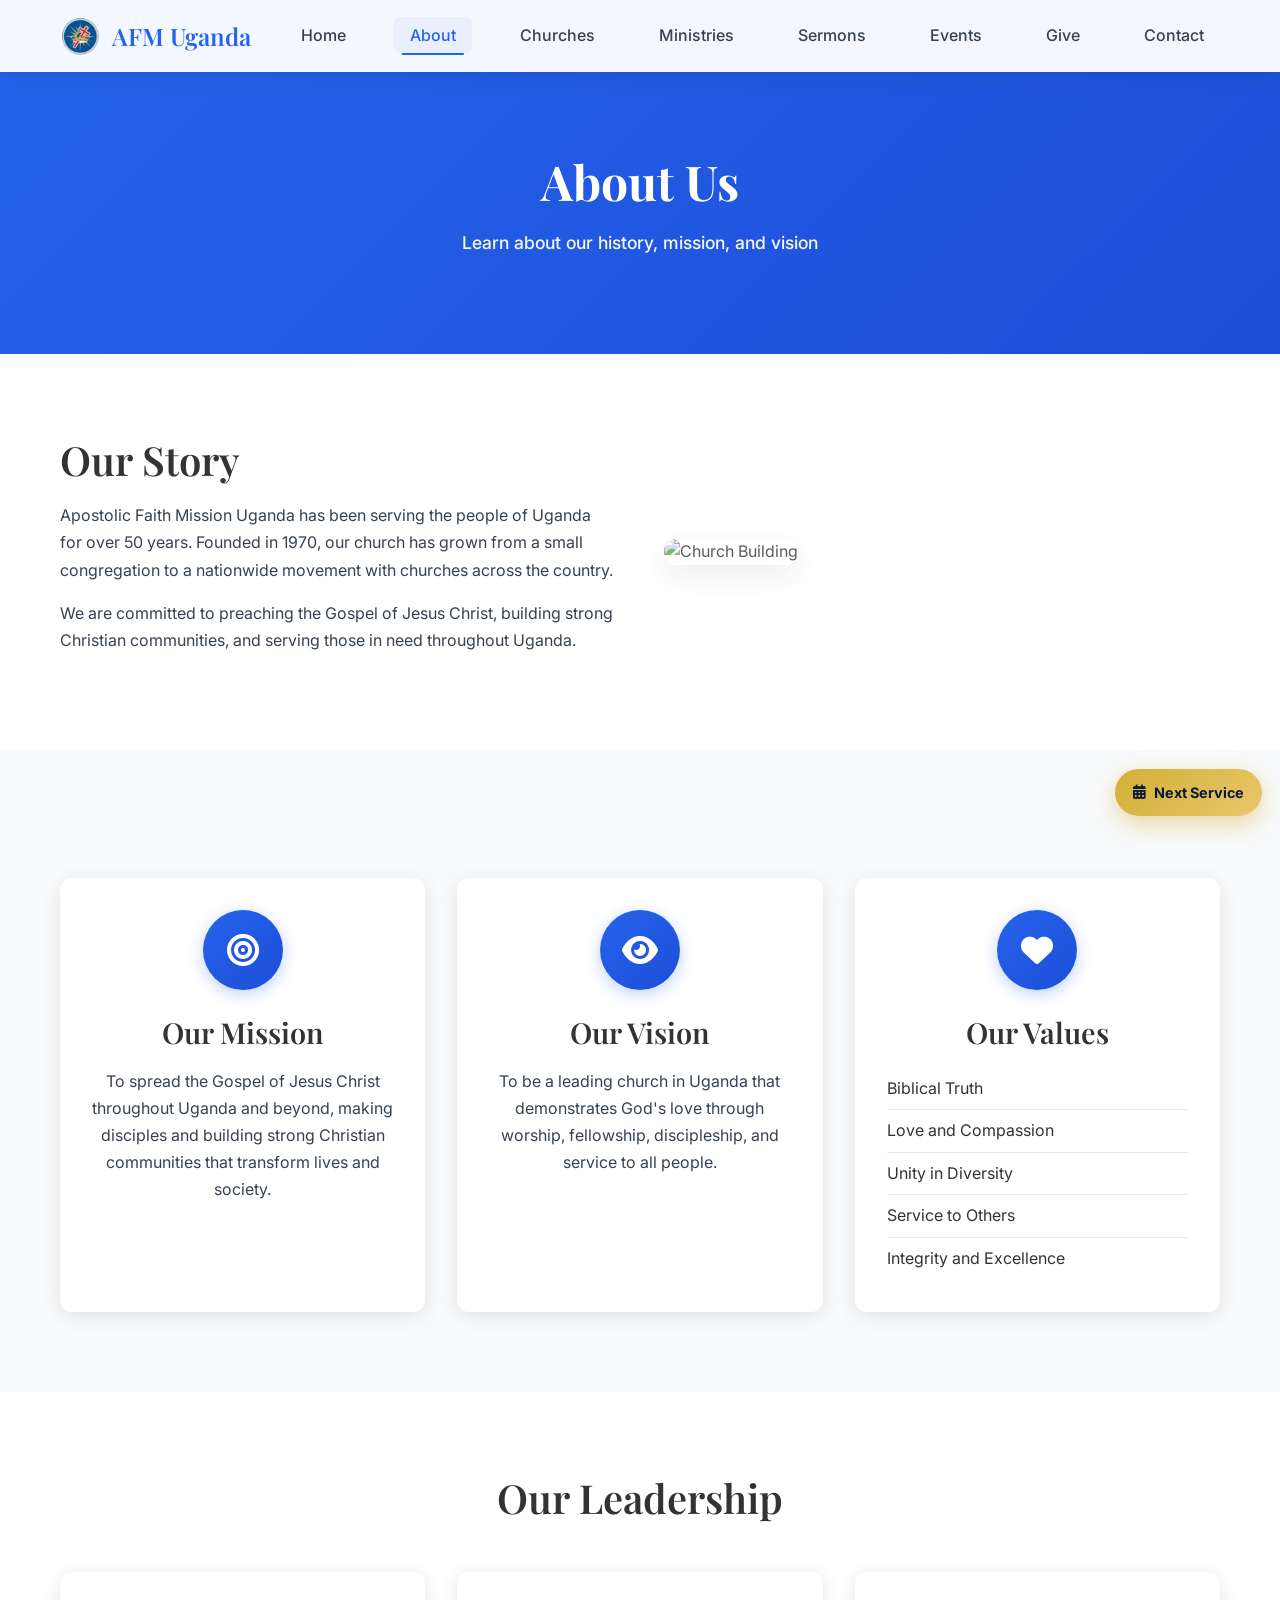
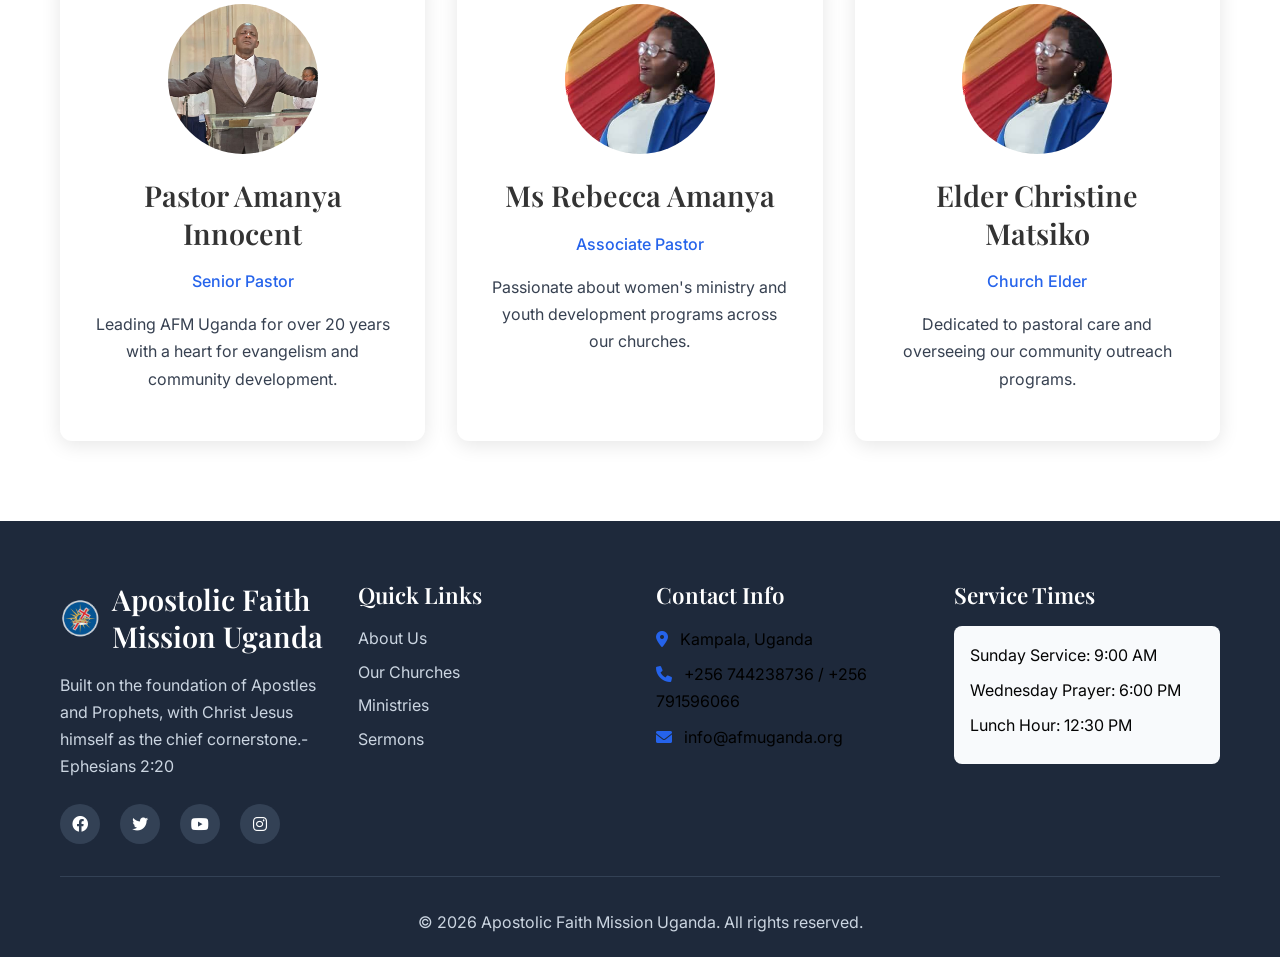
==== about.html @ df0b0e82 "First changes" ====
<!DOCTYPE html>
<html lang="en">
  <head>
    <meta charset="UTF-8" />
    <meta name="viewport" content="width=device-width, initial-scale=1.0" />
    <title>About Us - Apostolic Faith Mission Uganda</title>
    <link
      rel="apple-touch-icon"
      sizes="180x180"
      href="images/favicon_io/apple-touch-icon.png"
    />
    <link
      rel="icon"
      type="image/png"
      sizes="32x32"
      href="images/favicon_io/favicon-32x32.png"
    />
    <link
      rel="icon"
      type="image/png"
      sizes="16x16"
      href="images/favicon_io/favicon-16x16.png"
    />
    <link rel="manifest" href="images/favicon_io/site.webmanifest" />

    <link rel="stylesheet" href="css/style.css" />
    <link
      href="https://fonts.googleapis.com/css2?family=Inter:wght@300;400;500;600;700&family=Playfair+Display:wght@400;500;600;700&display=swap"
      rel="stylesheet"
    />
    <link
      rel="stylesheet"
      href="https://cdnjs.cloudflare.com/ajax/libs/font-awesome/6.0.0/css/all.min.css"
    />
  </head>
  <body>
    <!-- Navigation -->
    <nav class="navbar">
      <div class="nav-container">
        <div class="nav-logo">
          <img src="images/afm-logo.png" alt="AFM Uganda Logo" />
          <span>AFM Uganda</span>
        </div>
        <ul class="nav-menu">
          <li><a href="index.html">Home</a></li>
          <li><a href="about.html" class="active">About</a></li>
          <li><a href="churches.html">Churches</a></li>
          <li><a href="ministries.html">Ministries</a></li>
          <li><a href="sermons.html">Sermons</a></li>
          <li><a href="events.html">Events</a></li>
          <li><a href="give.html">Give</a></li>
          <li><a href="contact.html">Contact</a></li>
        </ul>
        <div class="hamburger">
          <span></span>
          <span></span>
          <span></span>
        </div>
      </div>
    </nav>

    <!-- Page Header -->
    <section class="page-header">
      <div class="container">
        <h1>About Us</h1>
        <p>Learn about our history, mission, and vision</p>
      </div>
    </section>

    <!-- About Content -->
    <section class="about-content">
      <div class="container">
        <div class="about-grid">
          <div class="about-text">
            <h2>Our Story</h2>
            <p>
              Apostolic Faith Mission Uganda has been serving the people of
              Uganda for over 50 years. Founded in 1970, our church has grown
              from a small congregation to a nationwide movement with churches
              across the country.
            </p>
            <p>
              We are committed to preaching the Gospel of Jesus Christ, building
              strong Christian communities, and serving those in need throughout
              Uganda.
            </p>
          </div>
          <div class="about-image">
            <img
              src="/placeholder.svg?height=400&width=500"
              alt="Church Building"
            />
          </div>
        </div>
      </div>
    </section>

    <!-- Mission Vision Values -->
    <section class="mission-vision">
      <div class="container">
        <div class="mvv-grid">
          <div class="mvv-card">
            <div class="mvv-icon">
              <i class="fas fa-bullseye"></i>
            </div>
            <h3>Our Mission</h3>
            <p>
              To spread the Gospel of Jesus Christ throughout Uganda and beyond,
              making disciples and building strong Christian communities that
              transform lives and society.
            </p>
          </div>
          <div class="mvv-card">
            <div class="mvv-icon">
              <i class="fas fa-eye"></i>
            </div>
            <h3>Our Vision</h3>
            <p>
              To be a leading church in Uganda that demonstrates God's love
              through worship, fellowship, discipleship, and service to all
              people.
            </p>
          </div>
          <div class="mvv-card">
            <div class="mvv-icon">
              <i class="fas fa-heart"></i>
            </div>
            <h3>Our Values</h3>
            <ul>
              <li>Biblical Truth</li>
              <li>Love and Compassion</li>
              <li>Unity in Diversity</li>
              <li>Service to Others</li>
              <li>Integrity and Excellence</li>
            </ul>
          </div>
        </div>
      </div>
    </section>

    <!-- Leadership -->
    <section class="leadership">
      <div class="container">
        <h2>Our Leadership</h2>
        <div class="leadership-grid">
          <div class="leader-card">
            <img
              src="images/pramnay.jpg"
              alt="Senior Pastor"
            />
            <h3>Pastor Amanya Innocent</h3>
            <p class="title">Senior Pastor</p>
            <p>
              Leading AFM Uganda for over 20 years with a heart for evangelism
              and community development.
            </p>
          </div>
          <div class="leader-card">
            <img
              src="images/rebecca.jpg"
              alt="Associate Pastor"
            />
            <h3>Ms Rebecca Amanya</h3>
            <p class="title">Associate Pastor</p>
            <p>
              Passionate about women's ministry and youth development programs
              across our churches.
            </p>
          </div>
          <div class="leader-card">
            <img src="images/rebecca.jpg" alt="Elder" />
            <h3>Elder Christine Matsiko</h3>
            <p class="title">Church Elder</p>
            <p>
              Dedicated to pastoral care and overseeing our community outreach
              programs.
            </p>
          </div>
        </div>
      </div>
    </section>

   <!-- Footer -->
    <footer class="footer">
      <div class="container">
        <div class="footer-content">
          <div class="footer-section">
            <div class="footer-logo">
              <img src="images/afm-logo.png" alt="AFM Uganda Logo" />
              <h3>Apostolic Faith Mission Uganda</h3>
            </div>
            <p class="footer-p">
              Built on the foundation of Apostles and Prophets, with Christ
              Jesus himself as the chief cornerstone.- Ephesians 2:20
            </p>
            <div class="social-links">
              <a href="#"><i class="fab fa-facebook"></i></a>
              <a href="#"><i class="fab fa-twitter"></i></a>
              <a href="#"><i class="fab fa-youtube"></i></a>
              <a href="#"><i class="fab fa-instagram"></i></a>
            </div>
          </div>
          <div class="footer-section">
            <h4>Quick Links</h4>
            <ul>
              <li><a href="about.html">About Us</a></li>
              <li><a href="churches.html">Our Churches</a></li>
              <li><a href="ministries.html">Ministries</a></li>
              <li><a href="sermons.html">Sermons</a></li>
            </ul>
          </div>
          <div class="footer-section">
            <h4>Contact Info</h4>
            <div class="contact-info">
              <p><i class="fas fa-map-marker-alt"></i> Kampala, Uganda</p>
              <p><i class="fas fa-phone"></i> +256 744238736 / +256 791596066 </p>
              <p><i class="fas fa-envelope"></i> info@afmuganda.org</p>
            </div>
          </div>
          <div class="footer-section">
            <h4>Service Times</h4>
            <div class="service-times">
              <p>Sunday Service: 9:00 AM</p>
              <p>Wednesday Prayer: 6:00 PM</p>
              <p>Lunch Hour: 12:30 PM</p>
            </div>
          </div>
        </div>
        <div class="footer-bottom">
          <p>
            &copy; <span id="year"></span> Apostolic Faith Mission Uganda. All
            rights reserved.
          </p>
        </div>
      </div>
    </footer>
    <script>
      document.getElementById("year").textContent = new Date().getFullYear();
    </script>
    <script src="js/script.js"></script>
  </body>
</html>
---- css/style.css ----
/* Reset and Base Styles */
* {
  margin: 0;
  padding: 0;
  box-sizing: border-box;
}

body {
  font-family: "Inter", sans-serif;
  line-height: 1.6;
  color: #333;
  background-color: #fff;
}

.container {
  max-width: 1200px;
  margin: 0 auto;
  padding: 0 20px;
}

/* Typography */
h1,
h2,
h3,
h4,
h5,
h6 {
  font-family: "Playfair Display", serif;
  font-weight: 600;
  line-height: 1.3;
  margin-bottom: 1rem;
}

h1 {
  font-size: 3rem;
  font-weight: 700;
}

h2 {
  font-size: 2.5rem;
}

h3 {
  font-size: 1.8rem;
}

h4 {
  font-size: 1.4rem;
}

p {
  margin-bottom: 1rem;
  color: #374151;
  line-height: 1.7;
  font-weight: 400;
}

.hero-content p {
  color: #6b7280;
  font-size: 1.2rem;
  font-weight: 500;
}

.page-header p {
  color: #f8f8f9;
  font-size: 1.1rem;
  font-weight: 500;
}

/* Buttons */
.btn {
  display: inline-block;
  padding: 12px 24px;
  border-radius: 8px;
  text-decoration: none;
  font-weight: 600;
  text-align: center;
  cursor: pointer;
  border: none;
  transition: all 0.3s ease;
  position: relative;
  overflow: hidden;
}

.btn::before {
  content: "";
  position: absolute;
  top: 0;
  left: -100%;
  width: 100%;
  height: 100%;
  background: linear-gradient(
    90deg,
    transparent,
    rgba(255, 255, 255, 0.2),
    transparent
  );
  transition: left 0.5s;
}

.btn:hover::before {
  left: 100%;
}

.btn-primary {
  background: linear-gradient(135deg, #2563eb, #1d4ed8);
  color: white;
  box-shadow: 0 4px 15px rgba(37, 99, 235, 0.3);
}

.btn-primary:hover {
  background: linear-gradient(135deg, #1d4ed8, #1e40af);
  transform: translateY(-3px);
  box-shadow: 0 8px 25px rgba(37, 99, 235, 0.4);
}

.btn-secondary {
  background: transparent;
  color: #2563eb;
  border: 2px solid #2563eb;
}

.btn-secondary:hover {
  background: #2563eb;
  color: white;
  transform: translateY(-2px);
  box-shadow: 0 6px 20px rgba(37, 99, 235, 0.3);
}

.btn-outline {
  background: transparent;
  color: #374151;
  border: 2px solid #e5e7eb;
}

.btn-outline:hover {
  background: #f9fafb;
  border-color: #2563eb;
  color: #2563eb;
  transform: translateY(-2px);
}

.btn-large {
  padding: 16px 32px;
  font-size: 1.1rem;
}

/* Navigation */
.navbar {
  background: rgba(255, 255, 255, 0.95);
  backdrop-filter: blur(10px);
  position: fixed;
  top: 0;
  width: 100%;
  z-index: 1000;
  padding: 1rem 0;
  box-shadow: 0 2px 20px rgba(0, 0, 0, 0.1);
  transition: all 0.3s ease;
}

.navbar.scrolled {
  background: rgba(255, 255, 255, 0.98);
  box-shadow: 0 2px 30px rgba(0, 0, 0, 0.15);
}

.nav-container {
  display: flex;
  justify-content: space-between;
  align-items: center;
  max-width: 1200px;
  margin: 0 auto;
  padding: 0 20px;
}

.nav-logo {
  display: flex;
  align-items: center;
  gap: 12px;
}

.nav-logo img {
  width: 40px;
  height: 40px;
  object-fit: contain;
}

.nav-logo span {
  font-family: "Playfair Display", serif;
  font-size: 1.5rem;
  font-weight: 600;
  color: #2563eb;
}

.nav-menu {
  display: flex;
  list-style: none;
  gap: 2rem;
}

.nav-menu a {
  color: #374151;
  text-decoration: none;
  font-weight: 500;
  padding: 0.5rem 1rem;
  border-radius: 6px;
  transition: all 0.3s ease;
  position: relative;
}

.nav-menu a::after {
  content: "";
  position: absolute;
  bottom: -2px;
  left: 50%;
  width: 0;
  height: 2px;
  background: #2563eb;
  transition: all 0.3s ease;
  transform: translateX(-50%);
}

.nav-menu a:hover::after,
.nav-menu a.active::after {
  width: 80%;
}

.nav-menu a:hover,
.nav-menu a.active {
  color: #2563eb;
  background: rgba(37, 99, 235, 0.05);
}

.hamburger {
  display: none;
  flex-direction: column;
  cursor: pointer;
  padding: 0.5rem;
}

.hamburger span {
  width: 25px;
  height: 3px;
  background: #374151;
  margin: 3px 0;
  transition: all 0.3s ease;
  border-radius: 2px;
}

.hamburger.active span:nth-child(1) {
  transform: rotate(45deg) translate(6px, 6px);
}

.hamburger.active span:nth-child(2) {
  opacity: 0;
}

.hamburger.active span:nth-child(3) {
  transform: rotate(-45deg) translate(6px, -6px);
}

/* Hero Section */
.hero {
  display: flex;
  align-items: center;
  min-height: 100vh;
  padding: 120px 20px 80px;
  background: linear-gradient(135deg, #f8fafc 0%, #e2e8f0 100%);
}

.hero-content {
  flex: 1;
  max-width: 600px;
  margin-bottom: 3rem;
}

.hero-content h1 {
  font-size: 3.5rem;
  color: #1e293b;
  margin-bottom: 1.5rem;
}

.hero-content p {
  font-size: 1.1rem;
  margin-bottom: 2rem;
}

.hero-buttons {
  display: flex;
  gap: 1rem;
  flex-wrap: wrap;
  justify-content: center;
}

.hero-image {
  flex: 1;
  text-align: center;
}

.hero-image img {
  max-width: 100%;
  height: auto;
  border-radius: 12px;
  box-shadow: 0 20px 40px rgba(0, 0, 0, 0.1);

  transition: transform 0.3s ease, filter 0.3s ease, box-shadow 0.3s ease;
  cursor: pointer;
}

.hero-image img:hover {
  transform: scale(1.03);
  filter: brightness(1.1);
  box-shadow: 0 25px 50px rgba(0, 0, 0, 0.15);
}

/* Features Section */
.features {
  padding: 80px 20px;
  background: white;
}

.features-grid {
  display: grid;
  grid-template-columns: repeat(auto-fit, minmax(300px, 1fr));
  gap: 2rem;
  margin-top: 3rem;
}

.feature-card {
  text-align: center;
  padding: 2rem;
  border-radius: 12px;
  background: #f8fafc;
  transition: all 0.4s ease;
  position: relative;
  overflow: hidden;
}

.feature-card::before {
  content: "";
  position: absolute;
  top: 0;
  left: 0;
  right: 0;
  height: 4px;
  background: linear-gradient(90deg, #2563eb, #1d4ed8);
  transform: scaleX(0);
  transition: transform 0.3s ease;
}

.feature-card:hover {
  transform: translateY(-8px);
  box-shadow: 0 12px 40px rgba(0, 0, 0, 0.15);
}

.feature-card:hover::before {
  transform: scaleX(1);
}

.feature-icon {
  width: 80px;
  height: 80px;
  background: linear-gradient(135deg, #2563eb, #1d4ed8);
  border-radius: 50%;
  display: flex;
  align-items: center;
  justify-content: center;
  margin: 0 auto 1.5rem;
  transition: all 0.4s ease;
  box-shadow: 0 4px 15px rgba(37, 99, 235, 0.3);
}

.feature-icon:hover {
  transform: scale(1.1) rotate(5deg);
  box-shadow: 0 8px 25px rgba(37, 99, 235, 0.4);
}

.feature-icon i {
  font-size: 2rem;
  color: white;
  transition: all 0.3s ease;
}

/* Latest Sermons */
.latest-sermons {
  padding: 80px 20px;
  background: #f8fafc;
}

.latest-sermons h2 {
  text-align: center;
  margin-bottom: 3rem;
}

.sermons-grid {
  display: grid;
  grid-template-columns: repeat(auto-fit, minmax(300px, 1fr));
  gap: 2rem;
}

.sermon-card {
  background: white;
  border-radius: 12px;
  overflow: hidden;
  box-shadow: 0 4px 20px rgba(0, 0, 0, 0.1);
  transition: all 0.4s ease;
  position: relative;
  overflow: hidden;
}

.sermon-card::before {
  content: "";
  position: absolute;
  top: 0;
  left: 0;
  right: 0;
  height: 4px;
  background: linear-gradient(90deg, #2563eb, #1d4ed8);
  transform: scaleX(0);
  transition: transform 0.3s ease;
}

.sermon-card:hover {
  transform: translateY(-8px);
  box-shadow: 0 12px 40px rgba(0, 0, 0, 0.15);
}

.sermon-card:hover::before {
  transform: scaleX(1);
}

.sermon-card img {
  width: 100%;
  height: 200px;
  object-fit: cover;
}

.sermon-content {
  padding: 1.5rem;
}

.sermon-date {
  color: #2563eb;
  font-weight: 500;
  font-size: 0.9rem;
}

/* Upcoming Events */
.upcoming-events {
  padding: 80px 20px;
  background: white;
}

.upcoming-events h2 {
  text-align: center;
  margin-bottom: 3rem;
}

.events-grid {
  display: grid;
  gap: 1.5rem;
  margin-bottom: 3rem;
}

.event-card {
  display: flex;
  align-items: center;
  background: #f8fafc;
  border-radius: 12px;
  padding: 1.5rem;
  gap: 1.5rem;
  transition: all 0.4s ease;
  position: relative;
  overflow: hidden;
}

.event-card::before {
  content: "";
  position: absolute;
  top: 0;
  left: 0;
  right: 0;
  height: 4px;
  background: linear-gradient(90deg, #2563eb, #1d4ed8);
  transform: scaleX(0);
  transition: transform 0.3s ease;
}

.event-card:hover {
  transform: translateY(-8px);
  box-shadow: 0 12px 40px rgba(0, 0, 0, 0.15);
}

.event-card:hover::before {
  transform: scaleX(1);
}

.event-date {
  text-align: center;
  background: #2563eb;
  color: white;
  border-radius: 8px;
  padding: 1rem;
  min-width: 80px;
}

.event-date .day {
  display: block;
  font-size: 1.5rem;
  font-weight: 700;
}

.event-date .month {
  display: block;
  font-size: 0.9rem;
  text-transform: uppercase;
}

.event-content h3 {
  margin-bottom: 0.5rem;
}

.event-content p {
  margin-bottom: 0.5rem;
  font-size: 0.9rem;
}

.text-center {
  text-align: center;
}

/* Page Header */
.page-header {
  background: linear-gradient(135deg, #2563eb, #1d4ed8);
  color: white;
  text-align: center;
  padding: 150px 20px 80px;
}

.page-header h1 {
  font-size: 3rem;
  margin-bottom: 1rem;
}

/* About Content */
.about-content {
  padding: 80px 20px;
}

.about-grid {
  display: grid;
  grid-template-columns: 1fr 1fr;
  gap: 3rem;
  align-items: center;
}

.about-image img {
  width: 100%;
  border-radius: 12px;
  box-shadow: 0 10px 30px rgba(0, 0, 0, 0.1);
}

/* Mission Vision Values */
.mission-vision {
  padding: 80px 20px;
  background: #f8fafc;
}

.mvv-grid {
  display: grid;
  grid-template-columns: repeat(auto-fit, minmax(300px, 1fr));
  gap: 2rem;
  margin-top: 3rem;
}

.mvv-card {
  background: white;
  padding: 2rem;
  border-radius: 12px;
  text-align: center;
  box-shadow: 0 4px 20px rgba(0, 0, 0, 0.1);
  transition: all 0.4s ease;
  position: relative;
  overflow: hidden;
}

.mvv-card::before {
  content: "";
  position: absolute;
  top: 0;
  left: 0;
  right: 0;
  height: 4px;
  background: linear-gradient(90deg, #2563eb, #1d4ed8);
  transform: scaleX(0);
  transition: transform 0.3s ease;
}

.mvv-card:hover {
  transform: translateY(-8px);
  box-shadow: 0 12px 40px rgba(0, 0, 0, 0.15);
}

.mvv-card:hover::before {
  transform: scaleX(1);
}

.mvv-icon {
  width: 80px;
  height: 80px;
  background: linear-gradient(135deg, #2563eb, #1d4ed8);
  border-radius: 50%;
  display: flex;
  align-items: center;
  justify-content: center;
  margin: 0 auto 1.5rem;
  transition: all 0.4s ease;
  box-shadow: 0 4px 15px rgba(37, 99, 235, 0.3);
}

.mvv-icon:hover {
  transform: scale(1.1) rotate(5deg);
  box-shadow: 0 8px 25px rgba(37, 99, 235, 0.4);
}

.mvv-icon i {
  font-size: 2rem;
  color: white;
  transition: all 0.3s ease;
}

.mvv-card ul {
  list-style: none;
  text-align: left;
}

.mvv-card li {
  padding: 0.5rem 0;
  border-bottom: 1px solid #e5e7eb;
}

.mvv-card li:last-child {
  border-bottom: none;
}

/* Leadership */
.leadership {
  padding: 80px 20px;
}

.leadership h2 {
  text-align: center;
  margin-bottom: 3rem;
}

.leadership-grid {
  display: grid;
  grid-template-columns: repeat(auto-fit, minmax(250px, 1fr));
  gap: 2rem;
}

.leader-card {
  text-align: center;
  background: white;
  border-radius: 12px;
  padding: 2rem;
  box-shadow: 0 4px 20px rgba(0, 0, 0, 0.1);
  transition: all 0.4s ease;
  position: relative;
  overflow: hidden;
}

.leader-card::before {
  content: "";
  position: absolute;
  top: 0;
  left: 0;
  right: 0;
  height: 4px;
  background: linear-gradient(90deg, #2563eb, #1d4ed8);
  transform: scaleX(0);
  transition: transform 0.3s ease;
}

.leader-card:hover {
  transform: translateY(-8px);
  box-shadow: 0 12px 40px rgba(0, 0, 0, 0.15);
}

.leader-card:hover::before {
  transform: scaleX(1);
}

.leader-card img {
  width: 150px;
  height: 150px;
  border-radius: 50%;
  object-fit: cover;
  margin-bottom: 1rem;
}

.leader-card .title {
  color: #2563eb;
  font-weight: 500;
  margin-bottom: 1rem;
}

/* Churches Section */
.churches-section {
  padding: 80px 20px;
}

.churches-grid {
  display: grid;
  grid-template-columns: repeat(auto-fit, minmax(350px, 1fr));
  gap: 2rem;
}

.church-card {
  background: white;
  border-radius: 12px;
  overflow: hidden;
  box-shadow: 0 4px 20px rgba(0, 0, 0, 0.1);
  transition: all 0.4s ease;
  position: relative;
  overflow: hidden;
}

.church-card::before {
  content: "";
  position: absolute;
  top: 0;
  left: 0;
  right: 0;
  height: 4px;
  background: linear-gradient(90deg, #2563eb, #1d4ed8);
  transform: scaleX(0);
  transition: transform 0.3s ease;
}

.church-card:hover {
  transform: translateY(-8px);
  box-shadow: 0 12px 40px rgba(0, 0, 0, 0.15);
}

.church-card:hover::before {
  transform: scaleX(1);
}

.church-card img {
  width: 100%;
  height: 250px;
  object-fit: cover;
}

.church-content {
  padding: 2rem;
}

.church-address,
.church-pastor {
  color: #666;
  margin-bottom: 0.5rem;
}

.church-address i,
.church-pastor i {
  color: #2563eb;
  margin-right: 0.5rem;
}

.service-times {
  background: #f8fafc;
  padding: 1rem;
  border-radius: 8px;
  margin: 1rem 0;
}

.service-times h4 {
  color: #2563eb;
  margin-bottom: 0.5rem;
}

.church-contact p {
  margin-bottom: 0.5rem;
}

.church-contact i {
  color: #2563eb;
  margin-right: 0.5rem;
}

/* Ministries Section */
.ministries-section {
  padding: 80px 20px;
}

.ministries-grid {
  display: grid;
  grid-template-columns: repeat(auto-fit, minmax(300px, 1fr));
  gap: 2rem;
}

.ministry-card {
  background: white;
  border-radius: 12px;
  padding: 2rem;
  box-shadow: 0 4px 20px rgba(0, 0, 0, 0.1);
  transition: all 0.4s ease;
  position: relative;
  overflow: hidden;
}

.ministry-card::before {
  content: "";
  position: absolute;
  top: 0;
  left: 0;
  right: 0;
  height: 4px;
  background: linear-gradient(90deg, #2563eb, #1d4ed8);
  transform: scaleX(0);
  transition: transform 0.3s ease;
}

.ministry-card:hover {
  transform: translateY(-8px);
  box-shadow: 0 12px 40px rgba(0, 0, 0, 0.15);
}

.ministry-card:hover::before {
  transform: scaleX(1);
}

.ministry-icon {
  width: 80px;
  height: 80px;
  background: linear-gradient(135deg, #2563eb, #1d4ed8);
  border-radius: 50%;
  display: flex;
  align-items: center;
  justify-content: center;
  margin-bottom: 1.5rem;
  transition: all 0.4s ease;
  box-shadow: 0 4px 15px rgba(37, 99, 235, 0.3);
}

.ministry-icon:hover {
  transform: scale(1.1) rotate(5deg);
  box-shadow: 0 8px 25px rgba(37, 99, 235, 0.4);
}

.ministry-icon i {
  font-size: 2rem;
  color: white;
  transition: all 0.3s ease;
}

.ministry-activities {
  list-style: none;
  margin: 1.5rem 0;
}

.ministry-activities li {
  padding: 0.5rem 0;
  border-bottom: 1px solid #e5e7eb;
  position: relative;
  padding-left: 1.5rem;
}

.ministry-activities li:before {
  content: "•";
  color: #2563eb;
  position: absolute;
  left: 0;
}

.ministry-activities li:last-child {
  border-bottom: none;
}

.ministry-contact {
  background: #f8fafc;
  padding: 1rem;
  border-radius: 8px;
  margin-top: 1.5rem;
}

.ministry-contact p {
  margin-bottom: 0.5rem;
  font-size: 0.9rem;
}

/* Get Involved */
.get-involved {
  padding: 80px 20px;
  background: linear-gradient(135deg, #2563eb, #1d4ed8);
  color: white;
  text-align: center;
}

.get-involved h2 {
  color: white;
  margin-bottom: 1rem;
}

.get-involved p {
  color: rgba(255, 255, 255, 0.9);
  margin-bottom: 2rem;
  font-size: 1.1rem;
}

/* Sermons Page */
.sermon-filters {
  padding: 40px 20px;
  background: #f8fafc;
}

.filter-buttons {
  display: flex;
  justify-content: center;
  gap: 1rem;
  flex-wrap: wrap;
}

.filter-btn {
  background: white;
  color: #6b7280;
  border: 2px solid #e5e7eb;
  padding: 10px 20px;
  border-radius: 25px;
  cursor: pointer;
  transition: all 0.3s ease;
  font-weight: 500;
  position: relative;
  overflow: hidden;
}

.filter-btn::before {
  content: "";
  position: absolute;
  top: 0;
  left: -100%;
  width: 100%;
  height: 100%;
  background: linear-gradient(
    90deg,
    transparent,
    rgba(37, 99, 235, 0.1),
    transparent
  );
  transition: left 0.5s;
}

.filter-btn:hover::before {
  left: 100%;
}

.filter-btn.active,
.filter-btn:hover {
  background: #2563eb;
  color: white;
  border-color: #2563eb;
  transform: translateY(-2px);
  box-shadow: 0 6px 20px rgba(37, 99, 235, 0.3);
}

.sermons-section {
  padding: 80px 20px;
}

.sermon-card {
  position: relative;
  overflow: hidden;
}

.sermon-image {
  position: relative;
  overflow: hidden;
}

.play-button {
  position: absolute;
  top: 50%;
  left: 50%;
  transform: translate(-50%, -50%);
  width: 70px;
  height: 70px;
  background: rgba(37, 99, 235, 0.9);
  border: none;
  border-radius: 50%;
  color: white;
  font-size: 1.8rem;
  cursor: pointer;
  transition: all 0.3s ease;
  display: flex;
  align-items: center;
  justify-content: center;
  opacity: 0;
  backdrop-filter: blur(10px);
  box-shadow: 0 8px 25px rgba(37, 99, 235, 0.4);
}

.sermon-card:hover .play-button {
  opacity: 1;
  transform: translate(-50%, -50%) scale(1.1);
}

.sermon-card .play-button:hover {
  background: rgba(29, 78, 216, 0.95);
  box-shadow: 0 12px 35px rgba(37, 99, 235, 0.6);
}

.video-duration {
  position: absolute;
  bottom: 10px;
  right: 10px;
  background: rgba(0, 0, 0, 0.8);
  color: white;
  padding: 4px 8px;
  border-radius: 4px;
  font-size: 0.875rem;
  font-weight: 500;
  backdrop-filter: blur(5px);
}

.sermon-meta {
  display: flex;
  gap: 1rem;
  margin: 1rem 0;
  font-size: 0.9rem;
  color: #666;
}

.sermon-actions {
  display: flex;
  gap: 1rem;
  margin-top: 1rem;
}

.sermon-series {
  padding: 80px 20px;
  background: #f8fafc;
}

.series-card {
  display: grid;
  grid-template-columns: 1fr 1fr;
  gap: 3rem;
  align-items: center;
  background: white;
  border-radius: 12px;
  overflow: hidden;
  box-shadow: 0 4px 20px rgba(0, 0, 0, 0.1);
  transition: all 0.4s ease;
  position: relative;
  overflow: hidden;
}

.series-card::before {
  content: "";
  position: absolute;
  top: 0;
  left: 0;
  right: 0;
  height: 4px;
  background: linear-gradient(90deg, #2563eb, #1d4ed8);
  transform: scaleX(0);
  transition: transform 0.3s ease;
}

.series-card:hover {
  transform: translateY(-8px);
  box-shadow: 0 12px 40px rgba(0, 0, 0, 0.15);
}

.series-card:hover::before {
  transform: scaleX(1);
}

.series-image img {
  width: 100%;
  height: 300px;
  object-fit: cover;
}

.series-content {
  padding: 2rem;
}

.series-info {
  background: #f8fafc;
  padding: 1rem;
  border-radius: 8px;
  margin: 1.5rem 0;
}

.series-info p {
  margin-bottom: 0.5rem;
}

/* Events Page */
.featured-event {
  padding: 80px 20px;
  background: #f8fafc;
}

.featured-event-card {
  display: grid;
  grid-template-columns: 1fr 1fr;
  gap: 3rem;
  align-items: center;
  background: white;
  border-radius: 12px;
  overflow: hidden;
  box-shadow: 0 4px 20px rgba(0, 0, 0, 0.1);
  transition: all 0.4s ease;
  position: relative;
  overflow: hidden;
}

.featured-event-card::before {
  content: "";
  position: absolute;
  top: 0;
  left: 0;
  right: 0;
  height: 4px;
  background: linear-gradient(90deg, #2563eb, #1d4ed8);
  transform: scaleX(0);
  transition: transform 0.3s ease;
}

.featured-event-card:hover {
  transform: translateY(-8px);
  box-shadow: 0 12px 40px rgba(0, 0, 0, 0.15);
}

.featured-event-card:hover::before {
  transform: scaleX(1);
}

.featured-event-image img {
  width: 100%;
  height: 400px;
  object-fit: cover;
}

.featured-event-content {
  padding: 2rem;
}

.event-badge {
  background: #2563eb;
  color: white;
  padding: 0.5rem 1rem;
  border-radius: 20px;
  font-size: 0.9rem;
  display: inline-block;
  margin-bottom: 1rem;
}

.event-details {
  background: #f8fafc;
  padding: 1rem;
  border-radius: 8px;
  margin: 1.5rem 0;
}

.event-details p {
  margin-bottom: 0.5rem;
}

.event-details i {
  color: #2563eb;
  margin-right: 0.5rem;
}

.events-calendar {
  padding: 80px 20px;
}

.calendar-filters {
  display: flex;
  justify-content: center;
  gap: 1rem;
  margin-bottom: 3rem;
  flex-wrap: wrap;
}

.event-registration {
  padding: 80px 20px;
  background: linear-gradient(135deg, #2563eb, #1d4ed8);
  color: white;
  text-align: center;
}

.registration-content h2 {
  color: white;
  margin-bottom: 1rem;
}

.registration-content p {
  color: rgba(255, 255, 255, 0.9);
  margin-bottom: 2rem;
}

.newsletter-form {
  display: flex;
  gap: 1rem;
  justify-content: center;
  max-width: 500px;
  margin: 0 auto;
}

.newsletter-form input {
  flex: 1;
  padding: 12px 16px;
  border: none;
  border-radius: 8px;
  font-size: 1rem;
}

/* Giving Page */
.giving-intro {
  padding: 80px 20px;
}

.giving-content {
  max-width: 800px;
  margin: 0 auto;
  text-align: center;
}

.giving-content blockquote {
  background: #f8fafc;
  padding: 2rem;
  border-left: 4px solid #2563eb;
  margin: 2rem 0;
  font-style: italic;
  font-size: 1.1rem;
}

.giving-options {
  padding: 80px 20px;
  background: #f8fafc;
}

.giving-methods {
  display: grid;
  grid-template-columns: repeat(auto-fit, minmax(300px, 1fr));
  gap: 2rem;
  margin-top: 3rem;
}

.giving-method {
  background: white;
  padding: 2rem;
  border-radius: 12px;
  text-align: center;
  box-shadow: 0 4px 20px rgba(0, 0, 0, 0.1);
  transition: all 0.4s ease;
  position: relative;
  overflow: hidden;
}

.giving-method::before {
  content: "";
  position: absolute;
  top: 0;
  left: 0;
  right: 0;
  height: 4px;
  background: linear-gradient(90deg, #2563eb, #1d4ed8);
  transform: scaleX(0);
  transition: transform 0.3s ease;
}

.giving-method:hover {
  transform: translateY(-8px);
  box-shadow: 0 12px 40px rgba(0, 0, 0, 0.15);
}

.giving-method:hover::before {
  transform: scaleX(1);
}

.method-icon {
  width: 80px;
  height: 80px;
  background: linear-gradient(135deg, #2563eb, #1d4ed8);
  border-radius: 50%;
  display: flex;
  align-items: center;
  justify-content: center;
  margin: 0 auto 1.5rem;
  transition: all 0.4s ease;
  box-shadow: 0 4px 15px rgba(37, 99, 235, 0.3);
}

.method-icon:hover {
  transform: scale(1.1) rotate(5deg);
  box-shadow: 0 8px 25px rgba(37, 99, 235, 0.4);
}

.method-icon i {
  font-size: 2rem;
  color: white;
  transition: all 0.3s ease;
}

.mobile-money-details,
.bank-details,
.in-person-details {
  background: #f8fafc;
  padding: 1.5rem;
  border-radius: 8px;
  margin-top: 1.5rem;
  text-align: left;
}

.mm-option {
  margin-bottom: 1rem;
}

.mm-option:last-child {
  margin-bottom: 0;
}

.secure-note {
  color: #666;
  font-size: 0.9rem;
  margin-top: 1rem;
}

.secure-note i {
  color: #10b981;
  margin-right: 0.5rem;
}

.giving-categories {
  padding: 80px 20px;
}

.categories-grid {
  display: grid;
  grid-template-columns: repeat(auto-fit, minmax(300px, 1fr));
  gap: 2rem;
  margin-top: 3rem;
}

.category-card {
  background: white;
  padding: 2rem;
  border-radius: 12px;
  text-align: center;
  box-shadow: 0 4px 20px rgba(0, 0, 0, 0.1);
  transition: all 0.4s ease;
  position: relative;
  overflow: hidden;
}

.category-card::before {
  content: "";
  position: absolute;
  top: 0;
  left: 0;
  right: 0;
  height: 4px;
  background: linear-gradient(90deg, #2563eb, #1d4ed8);
  transform: scaleX(0);
  transition: transform 0.3s ease;
}

.category-card:hover {
  transform: translateY(-8px);
  box-shadow: 0 12px 40px rgba(0, 0, 0, 0.15);
}

.category-card:hover::before {
  transform: scaleX(1);
}

.category-icon {
  width: 80px;
  height: 80px;
  background: linear-gradient(135deg, #2563eb, #1d4ed8);
  border-radius: 50%;
  display: flex;
  align-items: center;
  justify-content: center;
  margin: 0 auto 1.5rem;
  transition: all 0.4s ease;
  box-shadow: 0 4px 15px rgba(37, 99, 235, 0.3);
}

.category-icon:hover {
  transform: scale(1.1) rotate(5deg);
  box-shadow: 0 8px 25px rgba(37, 99, 235, 0.4);
}

.category-icon i {
  font-size: 2rem;
  color: white;
  transition: all 0.3s ease;
}

.online-giving-form {
  padding: 80px 20px;
  background: #f8fafc;
}

.form-container {
  max-width: 600px;
  margin: 0 auto;
  background: white;
  padding: 3rem;
  border-radius: 12px;
  box-shadow: 0 4px 20px rgba(0, 0, 0, 0.1);
}

.giving-form .form-group {
  margin-bottom: 1.5rem;
}

.giving-form label {
  display: block;
  margin-bottom: 0.5rem;
  font-weight: 600;
  color: #374151;
}

.giving-form input,
.giving-form select,
.giving-form textarea {
  width: 100%;
  padding: 12px 16px;
  border: 2px solid #e5e7eb;
  border-radius: 8px;
  font-size: 1rem;
  transition: all 0.3s ease;
  background: white;
}

.giving-form input:focus,
.giving-form select:focus,
.giving-form textarea:focus {
  outline: none;
  border-color: #2563eb;
  box-shadow: 0 0 0 3px rgba(37, 99, 235, 0.1);
  transform: translateY(-1px);
}

.checkbox-group {
  display: flex;
  align-items: center;
  gap: 0.5rem;
}

.checkbox-group input[type="checkbox"] {
  width: auto;
}

.giving-impact {
  padding: 80px 20px;
}

.giving-impact h2 {
  text-align: center;
  margin-bottom: 3rem;
}

.impact-stats {
  display: grid;
  grid-template-columns: repeat(auto-fit, minmax(200px, 1fr));
  gap: 2rem;
  text-align: center;
}

.impact-stat {
  background: white;
  padding: 2rem;
  border-radius: 12px;
  box-shadow: 0 4px 20px rgba(0, 0, 0, 0.1);
  transition: all 0.4s ease;
  position: relative;
  overflow: hidden;
}

.impact-stat::before {
  content: "";
  position: absolute;
  top: 0;
  left: 0;
  right: 0;
  height: 4px;
  background: linear-gradient(90deg, #2563eb, #1d4ed8);
  transform: scaleX(0);
  transition: transform 0.3s ease;
}

.impact-stat:hover {
  transform: translateY(-8px);
  box-shadow: 0 12px 40px rgba(0, 0, 0, 0.15);
}

.impact-stat:hover::before {
  transform: scaleX(1);
}

.stat-number {
  font-size: 3rem;
  font-weight: 700;
  color: #2563eb;
  margin-bottom: 0.5rem;
}

.stat-label {
  font-size: 1.1rem;
  color: #666;
}

/* Contact Page */
.contact-section {
  padding: 80px 20px;
}

.contact-grid {
  display: grid;
  grid-template-columns: 1fr 1fr;
  gap: 4rem;
}

.contact-info h2 {
  margin-bottom: 1.5rem;
}

.contact-details {
  margin: 2rem 0;
}

.contact-item {
  display: flex;
  align-items: flex-start;
  gap: 1rem;
  margin-bottom: 2rem;
}

.contact-icon {
  width: 50px;
  height: 50px;
  background: linear-gradient(135deg, #353636, #454f49);
  border-radius: 50%;
  display: flex;
  align-items: center;
  justify-content: center;
  margin-right: 1rem;

  transition: transform 0.3s ease, box-shadow 0.3s ease, filter 0.3s ease;
  cursor: pointer;
}

.contact-icon:hover {
  transform: scale(1.1);
  box-shadow: 0 4px 12px rgba(0, 0, 0, 0.2);
  filter: brightness(1.15);
}

.contact-icon i {
  font-size: 1.5rem;
  color: white;
}

.contact-text h4 {
  margin-bottom: 0.5rem;
  color: #374151;
}

.contact-text p {
  color: #666;
  margin-bottom: 0;
}

.social-links h4 {
  margin-bottom: 1rem;
}

.social-icons {
  display: flex;
  gap: 1rem;
}

.social-icons a {
  display: inline-flex;
  align-items: center;
  justify-content: center;
  width: 45px;
  height: 45px;
  background: #f3f4f6;
  border-radius: 50%;
  margin: 0 0.5rem;
  color: #6b7280;
  text-decoration: none;
  transition: all 0.3s ease;
  position: relative;
  overflow: hidden;
}

.social-icons a::before {
  content: "";
  position: absolute;
  top: 0;
  left: 0;
  width: 100%;
  height: 100%;
  background: linear-gradient(135deg, #2563eb, #1d4ed8);
  transform: scale(0);
  transition: transform 0.3s ease;
  border-radius: 50%;
}

.social-icons a:hover::before {
  transform: scale(1);
}

.social-icons a:hover {
  color: white;
  transform: translateY(-3px);
  box-shadow: 0 8px 25px rgba(37, 99, 235, 0.3);
}

.social-icons a i {
  position: relative;
  z-index: 1;
  font-size: 1.2rem;
}

.contact-form-container h2 {
  margin-bottom: 2rem;
}

.contact-form {
  background: #f8fafc;
  padding: 2rem;
  border-radius: 12px;
}

.form-row {
  display: grid;
  grid-template-columns: 1fr 1fr;
  gap: 1rem;
}

.form-group {
  margin-bottom: 1.5rem;
}

.form-group label {
  display: block;
  margin-bottom: 0.5rem;
  font-weight: 600;
  color: #374151;
}

.form-group input,
.form-group select,
.form-group textarea {
  width: 100%;
  padding: 12px 16px;
  border: 2px solid #e5e7eb;
  border-radius: 8px;
  font-size: 1rem;
  transition: all 0.3s ease;
  background: white;
}

.form-group input:focus,
.form-group select:focus,
.form-group textarea:focus {
  outline: none;
  border-color: #2563eb;
  box-shadow: 0 0 0 3px rgba(37, 99, 235, 0.1);
  transform: translateY(-1px);
}

.service-times-section {
  padding: 80px 20px;
  background: #f8fafc;
}

.service-times-section h2 {
  text-align: center;
  margin-bottom: 3rem;
}

.service-times-grid {
  display: grid;
  grid-template-columns: repeat(auto-fit, minmax(300px, 1fr));
  gap: 2rem;
}

.service-time-card {
  background: white;
  padding: 2rem;
  border-radius: 12px;
  text-align: center;
  box-shadow: 0 4px 20px rgba(0, 0, 0, 0.1);
  transition: all 0.4s ease;
  position: relative;
  overflow: hidden;
}

.service-time-card::before {
  content: "";
  position: absolute;
  top: 0;
  left: 0;
  right: 0;
  height: 4px;
  background: linear-gradient(90deg, #2563eb, #1d4ed8);
  transform: scaleX(0);
  transition: transform 0.3s ease;
}

.service-time-card:hover {
  transform: translateY(-8px);
  box-shadow: 0 12px 40px rgba(0, 0, 0, 0.15);
}

.service-time-card:hover::before {
  transform: scaleX(1);
}

.service-icon {
  width: 80px;
  height: 80px;
  background: linear-gradient(135deg, #2563eb, #1d4ed8);
  border-radius: 50%;
  display: flex;
  align-items: center;
  justify-content: center;
  margin: 0 auto 1.5rem;
  transition: all 0.4s ease;
  box-shadow: 0 4px 15px rgba(37, 99, 235, 0.3);
}

.service-icon:hover {
  transform: scale(1.1) rotate(5deg);
  box-shadow: 0 8px 25px rgba(37, 99, 235, 0.4);
}

.service-icon i {
  font-size: 2rem;
  color: white;
  transition: all 0.3s ease;
}

.service-time-card .time {
  color: #2563eb;
  font-weight: 600;
  font-size: 1.1rem;
  margin-bottom: 1rem;
}

.map-section {
  padding: 80px 20px;
}

.map-section h2 {
  text-align: center;
  margin-bottom: 3rem;
}

.map-container {
  max-width: 800px;
  margin: 0 auto;
}

.map-placeholder {
  background: #f8fafc;
  border: 2px dashed #d1d5db;
  border-radius: 12px;
  padding: 4rem 2rem;
  text-align: center;
  color: #666;
}

.map-placeholder i {
  font-size: 4rem;
  color: #2563eb;
  margin-bottom: 1rem;
}

.map-placeholder p {
  margin-bottom: 1rem;
}

.map-note {
  font-size: 0.9rem;
  color: #666;
}

/* Footer */
.footer {
  background: #1e293b;
  color: white;
  padding: 60px 20px 20px;
}

.footer-content {
  display: grid;
  grid-template-columns: repeat(auto-fit, minmax(250px, 1fr));
  gap: 2rem;
  margin-bottom: 2rem;
}

.footer-logo {
  display: flex;
  align-items: center;
  gap: 12px;
  margin-bottom: 1rem;
}

.footer-logo img {
  width: 40px;
  height: 40px;
  object-fit: contain;
}

.footer-logo h3 {
  color: white;
  margin-bottom: 0;
}

.footer-section h4 {
  color: white;
  margin-bottom: 1rem;
}

.footer-section ul {
  list-style: none;
}

.footer-section ul li {
  margin-bottom: 0.5rem;
}

.footer-section ul li a {
  color: #cbd5e1;
  text-decoration: none;
  transition: color 0.3s ease;
}

.footer-section ul li a:hover {
  color: white;
}

.footer .social-links {
  margin-top: 1.5rem;
}

.footer .social-links a {
  width: 40px;
  height: 40px;
  background: #334155;
  border-radius: 50%;
  display: inline-flex;
  align-items: center;
  justify-content: center;
  color: white;
  text-decoration: none;
  margin-right: 1rem;
  transition: all 0.3s ease;
}

.footer .social-links a:hover {
  background: #2563eb;
  transform: translateY(-2px);
}

.contact-info p {
  color: #000000;
  margin-bottom: 0.5rem;
}

.contact-info i {
  color: #2563eb;
  margin-right: 0.5rem;
}

.footer-p {
  color: #cbd5e1;
  margin-bottom: 0.5rem;
}

.service-times p {
  color: #040404;
  margin-bottom: 0.5rem;
}

.footer-bottom {
  border-top: 1px solid #334155;
  padding-top: 2rem;
  text-align: center;
}

.footer-bottom p {
  color: #cbd5e1;
  margin-bottom: 0;
}

/* Responsive Design */
@media (max-width: 768px) {
  .hamburger {
    display: flex;
  }

  .nav-menu {
    position: fixed;
    left: -100%;
    top: 70px;
    flex-direction: column;
    background: rgba(255, 255, 255, 0.98);
    backdrop-filter: blur(10px);
    width: 100%;
    text-align: center;
    transition: 0.3s;
    box-shadow: 0 10px 27px rgba(0, 0, 0, 0.05);
    padding: 2rem 0;
  }

  .nav-menu.active {
    left: 0;
  }

  .nav-menu li {
    margin: 1rem 0;
  }

  .hero {
    flex-direction: column;
    text-align: center;
    padding: 120px 20px 80px;
  }

  .hero-content h1 {
    font-size: 2.5rem;
    margin-bottom: 1rem;
  }

  .hero-buttons {
    justify-content: center;
    flex-direction: column;
    align-items: center;
  }

  .btn {
    width: 100%;
    max-width: 300px;
  }

  .about-grid,
  .featured-event-card,
  .series-card {
    grid-template-columns: 1fr;
    gap: 2rem;
  }

  .contact-grid {
    grid-template-columns: 1fr;
    gap: 2rem;
  }

  .form-row {
    grid-template-columns: 1fr;
  }

  .newsletter-form {
    flex-direction: column;
  }

  h1 {
    font-size: 2.5rem;
  }

  h2 {
    font-size: 2rem;
  }

  .page-header h1 {
    font-size: 2.5rem;
  }
}

@media (max-width: 480px) {
  .container {
    padding: 0 15px;
  }

  .hero-content h1 {
    font-size: 2rem;
  }

  .page-header {
    padding: 120px 15px 60px;
  }

  .page-header h1 {
    font-size: 2rem;
  }

  .form-container {
    padding: 2rem 1.5rem;
  }

  .giving-methods,
  .categories-grid,
  .ministries-grid {
    grid-template-columns: 1fr;
  }

  .impact-stats {
    grid-template-columns: repeat(2, 1fr);
  }

  .stat-number {
    font-size: 2rem;
  }
}

/* Animation Classes */
.fade-in {
  opacity: 0;
  transform: translateY(40px);
  transition: all 0.8s ease;
}

.fade-in.visible {
  opacity: 1;
  transform: translateY(0);
}

.slide-in-left {
  opacity: 0;
  transform: translateX(-50px);
  transition: all 0.8s ease;
}

.slide-in-left.visible {
  opacity: 1;
  transform: translateX(0);
}

.slide-in-right {
  opacity: 0;
  transform: translateX(50px);
  transition: all 0.8s ease;
}

.slide-in-right.visible {
  opacity: 1;
  transform: translateX(0);
}

.scale-in {
  opacity: 0;
  transform: scale(0.8);
  transition: all 0.8s ease;
}

.scale-in.visible {
  opacity: 1;
  transform: scale(1);
}

/* Utility Classes */
.hidden {
  display: none;
}

.loading {
  opacity: 0.6;
  pointer-events: none;
}

.success {
  color: #10b981;
}

.error {
  color: #ef4444;
}

/* Video Modal Styles */
.video-modal {
  display: none;
  position: fixed;
  z-index: 9999;
  left: 0;
  top: 0;
  width: 100%;
  height: 100%;
  background-color: rgba(0, 0, 0, 0.9);
  backdrop-filter: blur(5px);
}

.video-modal.show {
  display: flex;
  align-items: center;
  justify-content: center;
  animation: fadeIn 0.3s ease-out;
}

.video-modal-content {
  position: relative;
  width: 90%;
  max-width: 1000px;
  max-height: 85vh;
  background: #000;
  border-radius: 12px;
  overflow: hidden;
  box-shadow: 0 25px 50px rgba(0, 0, 0, 0.5);
  animation: slideIn 0.4s ease-out;
  display: flex;
  align-items: center;
  justify-content: center;
}

.video-modal video {
  width: 100%;
  height: auto;
  max-height: 85vh;
  display: block;
  background: #000;
  object-fit: contain;
}

.video-close {
  position: absolute;
  top: -50px;
  right: 0;
  background: rgba(255, 255, 255, 0.2);
  color: white;
  border: none;
  width: 40px;
  height: 40px;
  border-radius: 50%;
  cursor: pointer;
  font-size: 1.5rem;
  display: flex;
  align-items: center;
  justify-content: center;
  transition: all 0.3s ease;
  backdrop-filter: blur(10px);
}

.video-close:hover {
  background: rgba(255, 255, 255, 0.3);
  transform: scale(1.1);
}

@keyframes fadeIn {
  from {
    opacity: 0;
  }
  to {
    opacity: 1;
  }
}

@keyframes slideIn {
  from {
    opacity: 0;
    transform: scale(0.8) translateY(50px);
  }
  to {
    opacity: 1;
    transform: scale(1) translateY(0);
  }
}

/* Responsive Video Styles */
@media (max-width: 768px) {
  .video-modal-content {
    width: 95%;
    margin: 20px;
  }

  .video-close {
    top: -40px;
    right: 10px;
    width: 35px;
    height: 35px;
    font-size: 1.2rem;
  }
}

@media (max-width: 480px) {
  .video-modal-content {
    width: 100%;
    margin: 10px;
  }

  .video-close {
    top: -30px;
    right: 5px;
    width: 30px;
    height: 30px;
    font-size: 1rem;
  }
}

/* Hide any potential tooltip or data attribute display */
.video-modal * {
  position: relative;
}

.video-modal *[title] {
  title: none !important;
}

/* Live Stream Section */
.live-stream-section {
  background: linear-gradient(135deg, #1e40af 0%, #3b82f6 100%);
  border-radius: 16px;
  padding: 2rem;
  margin-bottom: 3rem;
  color: white;
  position: relative;
  overflow: hidden;
  display: none; /* Hidden by default, shown when live */
}

.live-stream-section.active {
  display: block;
  animation: slideDown 0.5s ease;
}

.live-indicator {
  display: flex;
  align-items: center;
  gap: 0.5rem;
  margin-bottom: 1.5rem;
  font-weight: 600;
  font-size: 1.1rem;
}

.live-dot {
  width: 12px;
  height: 12px;
  background: #ef4444;
  border-radius: 50%;
  animation: pulse 2s infinite;
}

.live-text {
  color: #ef4444;
  text-shadow: 0 0 10px rgba(239, 68, 68, 0.5);
}

.live-stream-container {
  display: grid;
  grid-template-columns: 2fr 1fr;
  gap: 2rem;
  align-items: start;
}

.live-video-wrapper {
  position: relative;
  background: rgba(0, 0, 0, 0.2);
  border-radius: 12px;
  overflow: hidden;
  aspect-ratio: 16 / 9;
}

.live-video-wrapper iframe {
  width: 100%;
  height: 100%;
  border: none;
  border-radius: 12px;
}

.live-info h3 {
  font-size: 1.5rem;
  margin-bottom: 1rem;
  color: white;
}

.live-info p {
  margin-bottom: 1.5rem;
  opacity: 0.9;
  line-height: 1.6;
}

.live-viewers {
  display: flex;
  align-items: center;
  gap: 0.5rem;
  font-size: 1rem;
  opacity: 0.8;
}

.live-viewers i {
  color: #fbbf24;
}

@keyframes pulse {
  0%,
  100% {
    opacity: 1;
    transform: scale(1);
  }
  50% {
    opacity: 0.5;
    transform: scale(1.2);
  }
}

@keyframes slideDown {
  from {
    opacity: 0;
    transform: translateY(-20px);
  }
  to {
    opacity: 1;
    transform: translateY(0);
  }
}

/* Responsive Live Stream */
@media (max-width: 768px) {
  .live-stream-container {
    grid-template-columns: 1fr;
    gap: 1.5rem;
  }

  .live-stream-section {
    padding: 1.5rem;
  }

  .live-info h3 {
    font-size: 1.25rem;
  }
}

@media (max-width: 480px) {
  .live-stream-section {
    padding: 1rem;
  }

  .live-indicator {
    font-size: 1rem;
  }
}

/* === LIVE STREAM & DYNAMIC FEATURES === */
:root {
  --afm-gold: #d4af37;
  --afm-gold-soft: #e8c76a;
  --afm-navy: #0b1a35;
}

/* Announcement bar */
.announcement-bar {
  position: fixed;
  top: 76px;
  left: 0;
  right: 0;
  z-index: 999;
  background: linear-gradient(135deg, var(--afm-navy), #102347);
  color: #fff;
  border-bottom: 2px solid var(--afm-gold);
  animation: slideDownBar 0.4s ease;
}
@keyframes slideDownBar {
  from { transform: translateY(-100%); opacity: 0; }
  to { transform: translateY(0); opacity: 1; }
}
.announcement-inner {
  max-width: 1200px;
  margin: 0 auto;
  padding: 10px 48px 10px 20px;
  position: relative;
  text-align: center;
  font-size: 0.95rem;
}
.announcement-text { color: #f5e9c6; }
.announcement-text a {
  color: var(--afm-gold);
  font-weight: 700;
  text-decoration: none;
  margin-left: 6px;
  border-bottom: 1px solid transparent;
  transition: border-color 0.2s ease;
}
.announcement-text a:hover { border-bottom-color: var(--afm-gold); }
.announcement-close {
  position: absolute;
  right: 12px;
  top: 50%;
  transform: translateY(-50%);
  background: transparent;
  border: none;
  color: #f5e9c6;
  font-size: 1.4rem;
  cursor: pointer;
  line-height: 1;
  padding: 0 6px;
  border-radius: 4px;
  transition: background 0.2s ease;
}
.announcement-close:hover { background: rgba(255,255,255,0.1); }
body.has-announcement { padding-top: 44px; }

/* Live section (sermons page) */
.live-section {
  padding: 40px 20px 60px;
  background: linear-gradient(180deg, #f8fafc 0%, #ffffff 100%);
}
.live-heading {
  font-family: "Playfair Display", serif;
  text-align: center;
  color: var(--afm-gold);
  font-size: 2.25rem;
  margin-bottom: 1.5rem;
  letter-spacing: 0.5px;
}
.live-online {
  display: grid;
  grid-template-columns: minmax(0, 1fr);
  gap: 1.25rem;
  max-width: 900px;
  margin: 0 auto;
}
.live-video-wrapper {
  position: relative;
  background: #000;
  border-radius: 14px;
  overflow: hidden;
  box-shadow: 0 0 0 1px rgba(212, 175, 55, 0.4),
    0 10px 40px rgba(212, 175, 55, 0.25),
    0 0 60px rgba(212, 175, 55, 0.15);
  animation: glowGold 3s ease-in-out infinite alternate;
}
@keyframes glowGold {
  from { box-shadow: 0 0 0 1px rgba(212,175,55,0.4), 0 10px 40px rgba(212,175,55,0.2), 0 0 50px rgba(212,175,55,0.1); }
  to   { box-shadow: 0 0 0 1px rgba(212,175,55,0.6), 0 14px 50px rgba(212,175,55,0.35), 0 0 80px rgba(212,175,55,0.25); }
}
.live-video-ratio {
  position: relative;
  width: 100%;
  padding-bottom: 56.25%; /* 16:9 */
}
.live-video-ratio iframe {
  position: absolute;
  inset: 0;
  width: 100%;
  height: 100%;
  border: 0;
}
.live-badge {
  position: absolute;
  top: 14px;
  left: 14px;
  z-index: 2;
  display: inline-flex;
  align-items: center;
  gap: 8px;
  background: #dc2626;
  color: #fff;
  font-weight: 700;
  font-size: 0.8rem;
  padding: 6px 12px;
  border-radius: 999px;
  letter-spacing: 0.5px;
  box-shadow: 0 4px 12px rgba(220, 38, 38, 0.45);
}
.live-dot-pulse {
  width: 8px;
  height: 8px;
  background: #fff;
  border-radius: 50%;
  animation: livePulse 1.2s ease-in-out infinite;
}
@keyframes livePulse {
  0%, 100% { opacity: 1; transform: scale(1); box-shadow: 0 0 0 0 rgba(255,255,255,0.7); }
  50% { opacity: 0.6; transform: scale(1.3); box-shadow: 0 0 0 6px rgba(255,255,255,0); }
}
.live-meta {
  text-align: center;
  padding: 0.5rem 0;
}
.live-meta h3 {
  font-family: "Playfair Display", serif;
  color: var(--afm-navy);
  margin-bottom: 0.5rem;
}
.live-viewers-line {
  color: #6b7280;
  font-size: 0.95rem;
  margin-bottom: 1rem;
}
.live-cta {
  background: #1877f2 !important;
  color: #fff !important;
  box-shadow: 0 4px 14px rgba(24, 119, 242, 0.35) !important;
}
.live-cta:hover {
  background: #145dbf !important;
}

/* Offline countdown card */
.live-offline {
  max-width: 720px;
  margin: 0 auto;
  background: #fff;
  border: 1px solid #e5e7eb;
  border-top: 4px solid var(--afm-gold);
  border-radius: 16px;
  padding: 2.25rem 1.5rem;
  text-align: center;
  box-shadow: 0 10px 30px rgba(11, 26, 53, 0.06);
}
.live-offline-icon {
  width: 64px;
  height: 64px;
  margin: 0 auto 1rem;
  border-radius: 50%;
  background: linear-gradient(135deg, var(--afm-gold), var(--afm-gold-soft));
  color: #fff;
  font-size: 1.6rem;
  display: flex;
  align-items: center;
  justify-content: center;
  box-shadow: 0 8px 20px rgba(212, 175, 55, 0.35);
}
.live-offline h3 {
  font-family: "Playfair Display", serif;
  color: var(--afm-navy);
  margin-bottom: 0.4rem;
}
.live-offline-sub {
  color: #6b7280;
  margin-bottom: 1.5rem;
}
.live-offline-sub strong { color: var(--afm-navy); }
.countdown {
  display: grid;
  grid-template-columns: repeat(4, 1fr);
  gap: 0.75rem;
  max-width: 480px;
  margin: 0 auto 1.5rem;
}
.countdown-unit {
  background: linear-gradient(180deg, #0b1a35, #122a52);
  color: #fff;
  border-radius: 12px;
  padding: 0.9rem 0.3rem;
  border: 1px solid rgba(212, 175, 55, 0.25);
}
.countdown-value {
  display: block;
  font-family: "Playfair Display", serif;
  font-size: 1.8rem;
  font-weight: 700;
  color: var(--afm-gold);
  line-height: 1;
}
.countdown-label {
  display: block;
  margin-top: 6px;
  font-size: 0.7rem;
  text-transform: uppercase;
  letter-spacing: 1.5px;
  color: #cbd5e1;
}
.live-scroll-btn { margin-top: 0.5rem; }

/* Sermon search */
.sermon-search-wrapper {
  position: relative;
  max-width: 480px;
  margin: 1.25rem auto 0;
}
.sermon-search-wrapper i {
  position: absolute;
  left: 14px;
  top: 50%;
  transform: translateY(-50%);
  color: #9ca3af;
}
#sermonSearch {
  width: 100%;
  padding: 12px 16px 12px 40px;
  border: 1px solid #e5e7eb;
  border-radius: 999px;
  background: #fff;
  font-family: inherit;
  font-size: 0.95rem;
  transition: border-color 0.2s ease, box-shadow 0.2s ease;
}
#sermonSearch:focus {
  outline: none;
  border-color: var(--afm-gold);
  box-shadow: 0 0 0 4px rgba(212, 175, 55, 0.18);
}

/* Sermon card fade/slide on filter+search */
.sermon-card {
  transition: opacity 0.35s ease, transform 0.35s ease;
}
.sermon-card-hidden {
  opacity: 0;
  transform: translateY(8px);
  display: none !important;
}

/* No results */
.no-results {
  text-align: center;
  padding: 3rem 1rem;
  color: #6b7280;
}
.no-results i {
  font-size: 3rem;
  color: var(--afm-gold);
  margin-bottom: 1rem;
  opacity: 0.8;
}
.no-results h3 {
  font-family: "Playfair Display", serif;
  color: var(--afm-navy);
  margin-bottom: 0.4rem;
}

/* Event countdown line */
.event-countdown {
  display: inline-block;
  background: rgba(212, 175, 55, 0.12);
  color: #8a6d11;
  font-size: 0.82rem;
  font-weight: 600;
  padding: 4px 10px;
  border-radius: 999px;
  margin: 4px 0 8px;
}
.event-countdown:empty { display: none; }
.event-countdown-live {
  background: #dc2626;
  color: #fff;
  animation: livePulse 1.4s ease-in-out infinite;
}

/* Sticky watch-live floating button */
.sticky-live-btn {
  position: fixed;
  right: 18px;
  bottom: 84px; /* sits above back-to-top */
  z-index: 999;
  display: inline-flex;
  align-items: center;
  gap: 8px;
  padding: 12px 18px;
  border-radius: 999px;
  font-weight: 700;
  font-size: 0.9rem;
  text-decoration: none;
  color: var(--afm-navy);
  background: linear-gradient(135deg, var(--afm-gold), var(--afm-gold-soft));
  box-shadow: 0 8px 24px rgba(212, 175, 55, 0.45);
  transition: transform 0.25s ease, opacity 0.25s ease, box-shadow 0.25s ease;
}
.sticky-live-btn:hover {
  transform: translateY(-3px);
  box-shadow: 0 12px 30px rgba(212, 175, 55, 0.55);
}
.sticky-live-btn.is-live {
  background: linear-gradient(135deg, #dc2626, #b91c1c);
  color: #fff;
  box-shadow: 0 8px 24px rgba(220, 38, 38, 0.5);
}
.sticky-live-dot {
  width: 9px;
  height: 9px;
  border-radius: 50%;
  background: #fff;
  animation: livePulse 1.2s ease-in-out infinite;
}
.sticky-live-hidden {
  opacity: 0;
  pointer-events: none;
  transform: translateY(20px);
}

/* Back-to-top gold accent override */
.back-to-top {
  background: linear-gradient(135deg, var(--afm-gold), var(--afm-gold-soft)) !important;
  color: var(--afm-navy) !important;
  box-shadow: 0 8px 24px rgba(212, 175, 55, 0.4) !important;
}
.back-to-top:hover {
  background: linear-gradient(135deg, #c19b2a, var(--afm-gold)) !important;
  transform: translateY(-3px) scale(1.05);
}

/* Mobile tuning */
@media (max-width: 640px) {
  .announcement-inner { font-size: 0.85rem; padding-right: 40px; }
  body.has-announcement { padding-top: 56px; }
  .countdown-value { font-size: 1.4rem; }
  .countdown-label { font-size: 0.6rem; letter-spacing: 1px; }
  .live-heading { font-size: 1.75rem; }
  .sticky-live-btn { right: 12px; bottom: 76px; padding: 10px 14px; font-size: 0.82rem; }
}
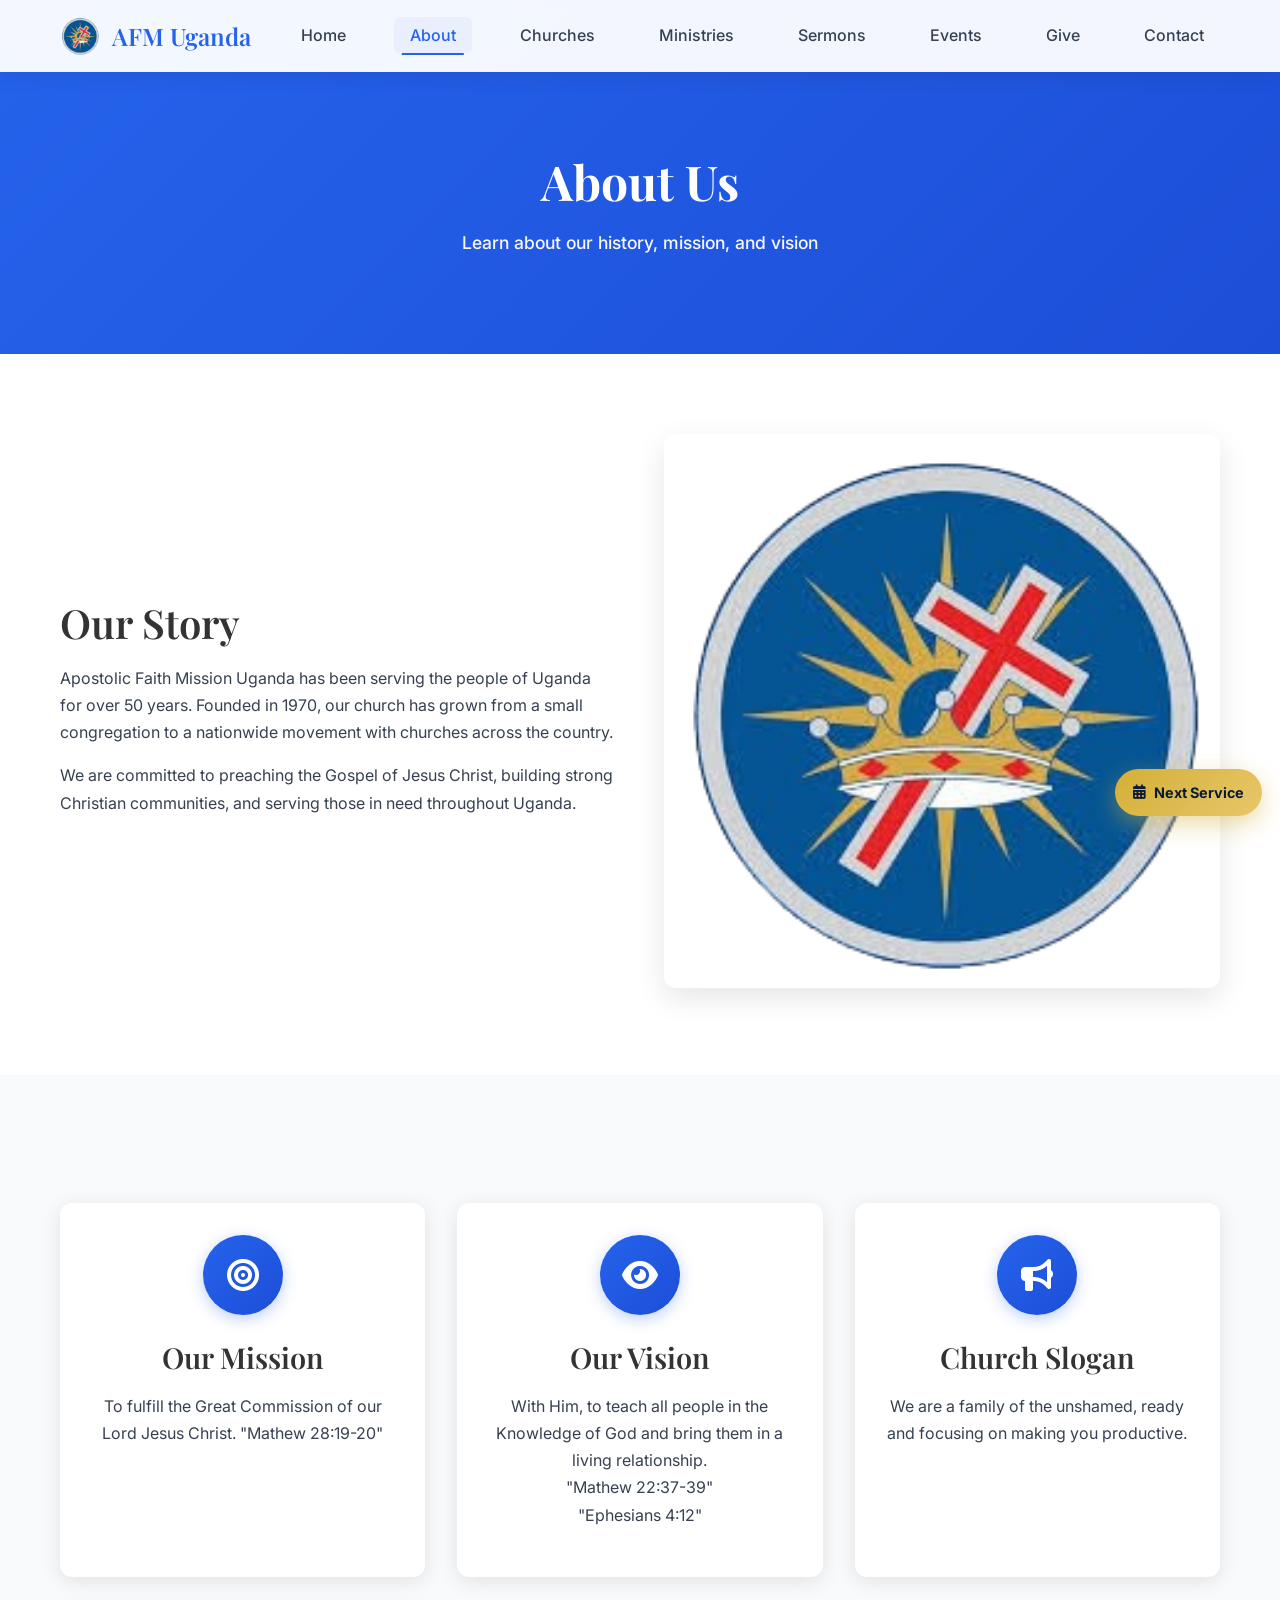
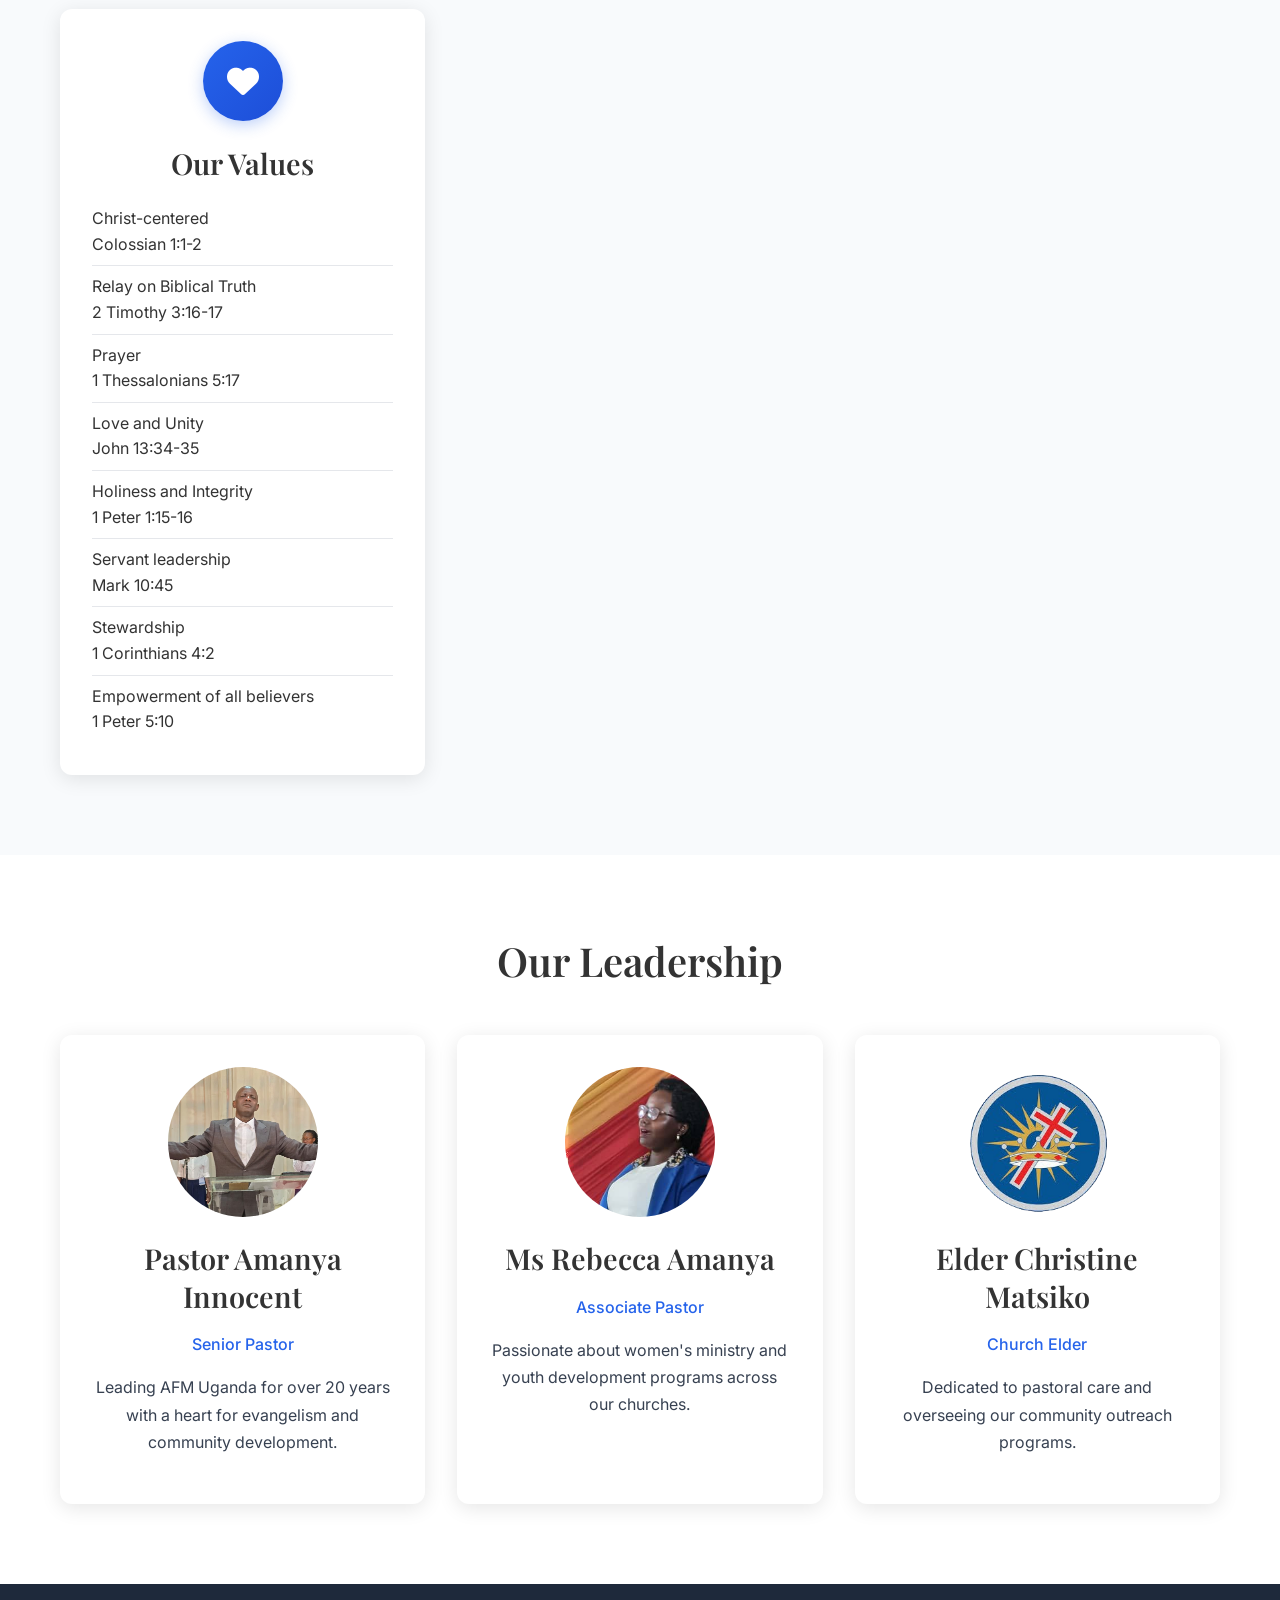
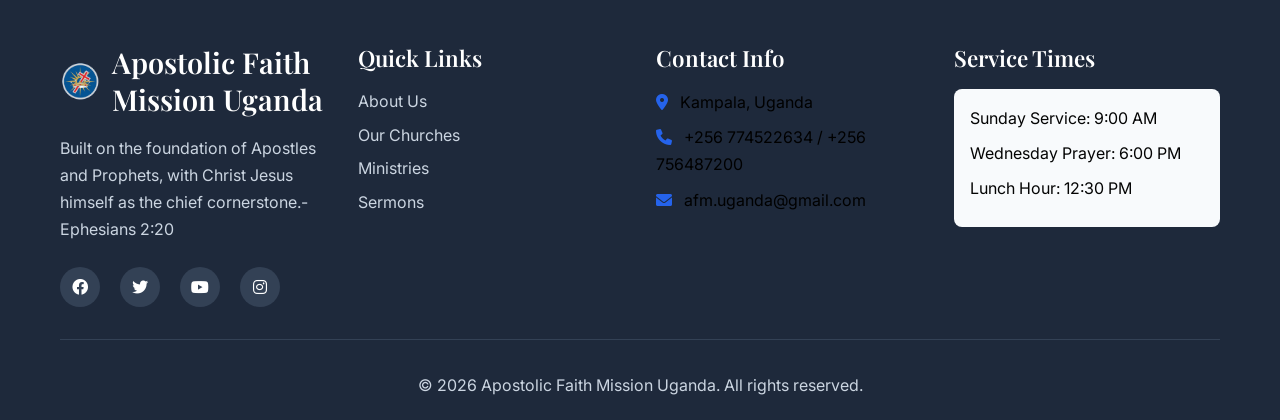
==== commit 6bb01d99: "about page changes" ====
--- a/about.html
+++ b/about.html
@@ -37,10 +37,10 @@
     <!-- Navigation -->
     <nav class="navbar">
       <div class="nav-container">
-        <div class="nav-logo">
+        <a href="index.html" class="nav-logo">
           <img src="images/afm-logo.png" alt="AFM Uganda Logo" />
           <span>AFM Uganda</span>
-        </div>
+        </a>   
         <ul class="nav-menu">
           <li><a href="index.html">Home</a></li>
           <li><a href="about.html" class="active">About</a></li>
@@ -87,7 +87,7 @@
           </div>
           <div class="about-image">
             <img
-              src="/placeholder.svg?height=400&width=500"
+              src="/images/afm-logo.png"
               alt="Church Building"
             />
           </div>
@@ -105,9 +105,7 @@
             </div>
             <h3>Our Mission</h3>
             <p>
-              To spread the Gospel of Jesus Christ throughout Uganda and beyond,
-              making disciples and building strong Christian communities that
-              transform lives and society.
+              To fulfill the Great Commission of our Lord Jesus Christ. "Mathew 28:19-20"
             </p>
           </div>
           <div class="mvv-card">
@@ -116,9 +114,20 @@
             </div>
             <h3>Our Vision</h3>
             <p>
-              To be a leading church in Uganda that demonstrates God's love
-              through worship, fellowship, discipleship, and service to all
-              people.
+              With Him, to teach all people in the Knowledge of God and bring them in a living relationship.<br> 
+              "Mathew 22:37-39"<br>
+              "Ephesians 4:12"
+        
+            </p>
+          </div>
+          <div class="mvv-card">
+            <div class="mvv-icon">
+              <i class="fas fa-bullhorn"></i>
+            </div>
+            <h3>Church Slogan</h3>
+            <p>
+              We are a family of the unshamed, ready and focusing on making you productive.
+        
             </p>
           </div>
           <div class="mvv-card">
@@ -127,11 +136,14 @@
             </div>
             <h3>Our Values</h3>
             <ul>
-              <li>Biblical Truth</li>
-              <li>Love and Compassion</li>
-              <li>Unity in Diversity</li>
-              <li>Service to Others</li>
-              <li>Integrity and Excellence</li>
+              <li>Christ-centered<br>Colossian 1:1-2</li>
+              <li>Relay on Biblical Truth <br> 2 Timothy 3:16-17</li>
+              <li>Prayer <br>1 Thessalonians 5:17</li>
+              <li>Love and Unity <br>John 13:34-35</li>
+              <li>Holiness and Integrity <br>1 Peter 1:15-16</li>
+              <li>Servant leadership <br>Mark 10:45</li>
+              <li>Stewardship<br>1 Corinthians 4:2</li>
+              <li>Empowerment of all believers <br>1 Peter 5:10</li>
             </ul>
           </div>
         </div>
@@ -168,7 +180,7 @@
             </p>
           </div>
           <div class="leader-card">
-            <img src="images/rebecca.jpg" alt="Elder" />
+            <img src="images/afm-logo.png" alt="Elder" />
             <h3>Elder Christine Matsiko</h3>
             <p class="title">Church Elder</p>
             <p>
@@ -213,8 +225,8 @@
             <h4>Contact Info</h4>
             <div class="contact-info">
               <p><i class="fas fa-map-marker-alt"></i> Kampala, Uganda</p>
-              <p><i class="fas fa-phone"></i> +256 744238736 / +256 791596066 </p>
-              <p><i class="fas fa-envelope"></i> info@afmuganda.org</p>
+              <p><i class="fas fa-phone"></i> +256 774522634 / +256 756487200 </p>
+              <p><i class="fas fa-envelope"></i> afm.uganda@gmail.com</p>
             </div>
           </div>
           <div class="footer-section">
--- a/css/style.css
+++ b/css/style.css
@@ -173,6 +173,9 @@
 }
 
 .nav-logo {
+  text-decoration: none;
+  color: inherit;
+  cursor: pointer;
   display: flex;
   align-items: center;
   gap: 12px;
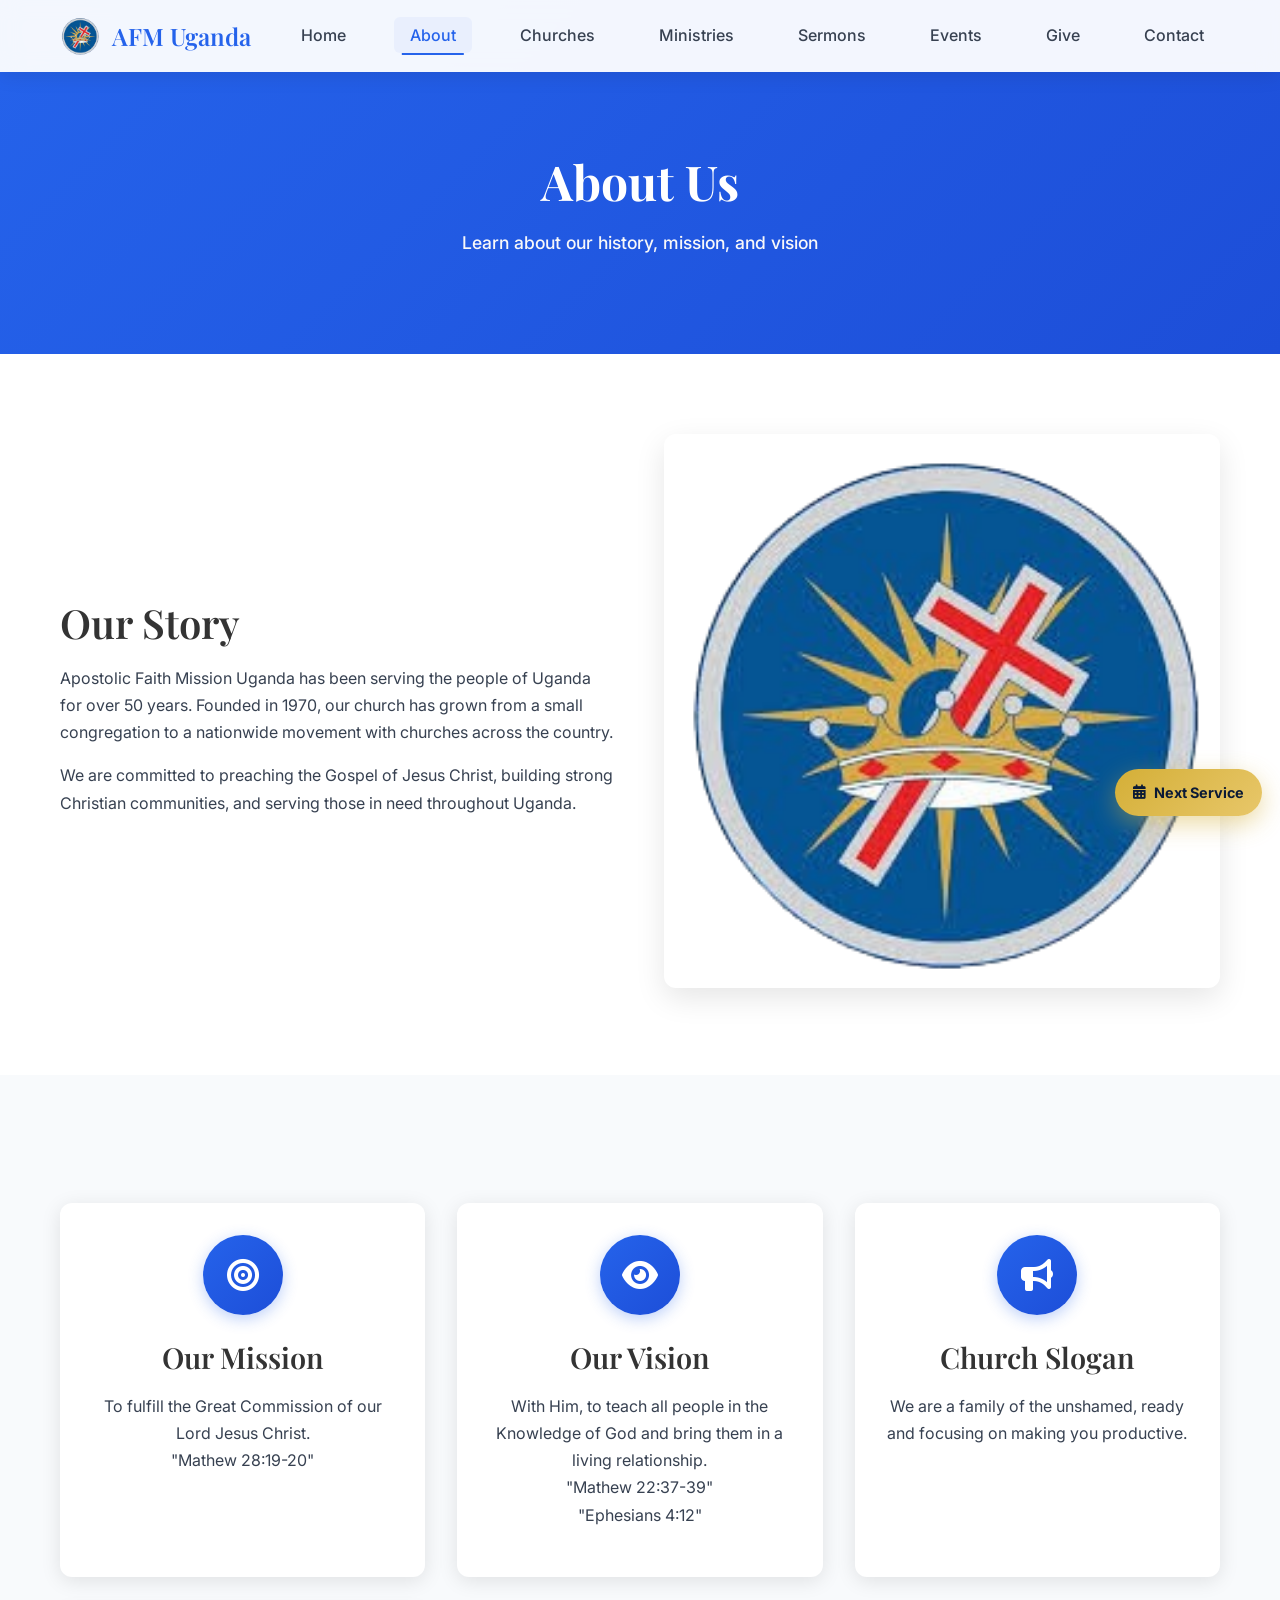
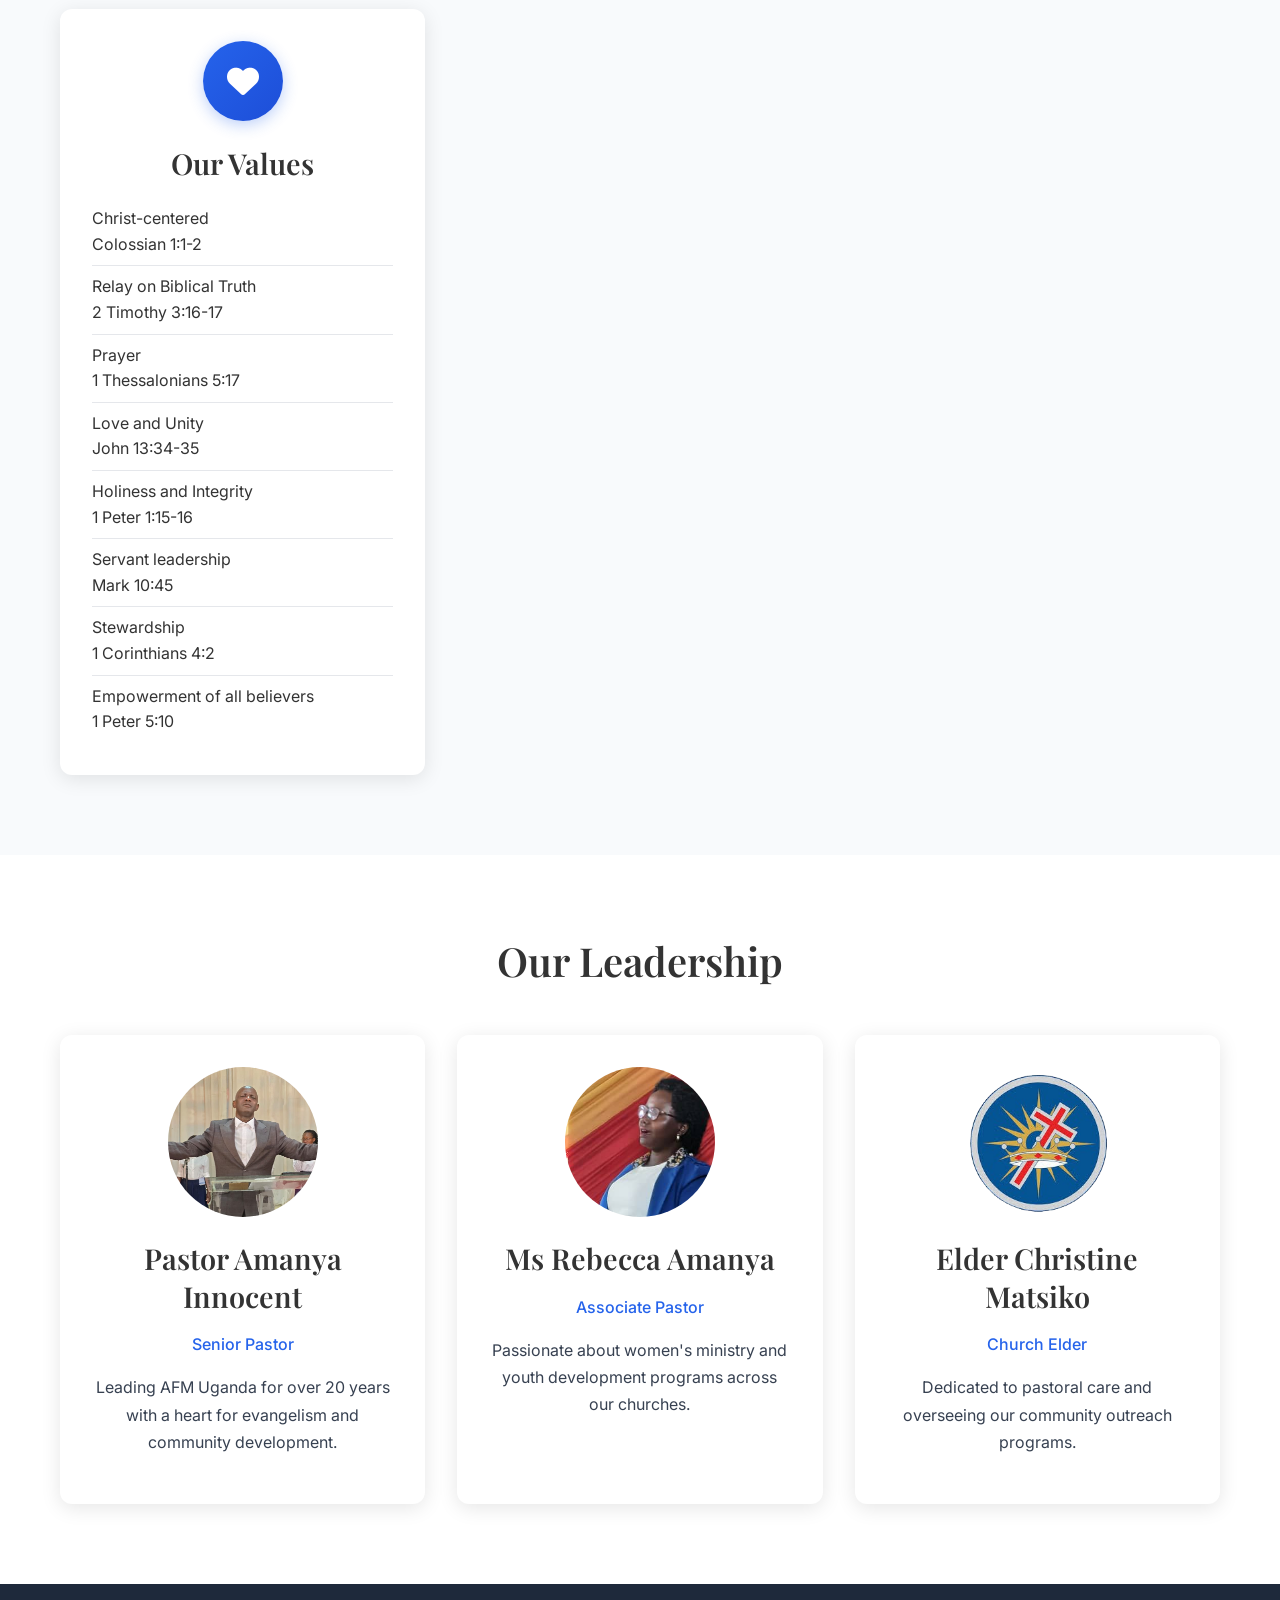
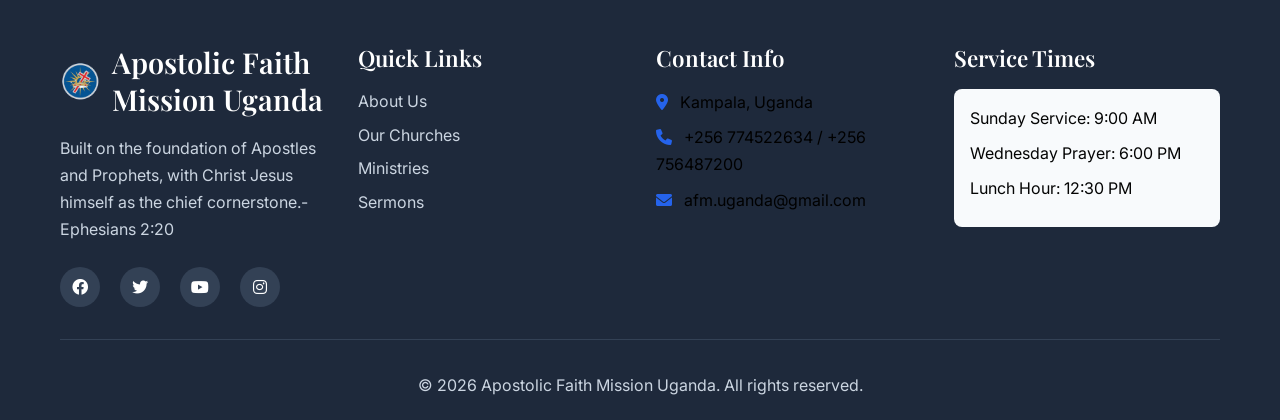
==== commit 95756d4b: "Navbar" ====
--- a/about.html
+++ b/about.html
@@ -1,4 +1,4 @@
-<!DOCTYPE html>
+<!doctype html>
 <html lang="en">
   <head>
     <meta charset="UTF-8" />
@@ -40,7 +40,7 @@
         <a href="index.html" class="nav-logo">
           <img src="images/afm-logo.png" alt="AFM Uganda Logo" />
           <span>AFM Uganda</span>
-        </a>   
+        </a>
         <ul class="nav-menu">
           <li><a href="index.html">Home</a></li>
           <li><a href="about.html" class="active">About</a></li>
@@ -86,10 +86,7 @@
             </p>
           </div>
           <div class="about-image">
-            <img
-              src="/images/afm-logo.png"
-              alt="Church Building"
-            />
+            <img src="/images/afm-logo.png" alt="Church Building" />
           </div>
         </div>
       </div>
@@ -105,7 +102,8 @@
             </div>
             <h3>Our Mission</h3>
             <p>
-              To fulfill the Great Commission of our Lord Jesus Christ. "Mathew 28:19-20"
+              To fulfill the Great Commission of our Lord Jesus Christ. <br />
+              "Mathew 28:19-20"
             </p>
           </div>
           <div class="mvv-card">
@@ -114,10 +112,10 @@
             </div>
             <h3>Our Vision</h3>
             <p>
-              With Him, to teach all people in the Knowledge of God and bring them in a living relationship.<br> 
-              "Mathew 22:37-39"<br>
+              With Him, to teach all people in the Knowledge of God and bring
+              them in a living relationship.<br />
+              "Mathew 22:37-39"<br />
               "Ephesians 4:12"
-        
             </p>
           </div>
           <div class="mvv-card">
@@ -126,8 +124,8 @@
             </div>
             <h3>Church Slogan</h3>
             <p>
-              We are a family of the unshamed, ready and focusing on making you productive.
-        
+              We are a family of the unshamed, ready and focusing on making you
+              productive.
             </p>
           </div>
           <div class="mvv-card">
@@ -136,14 +134,17 @@
             </div>
             <h3>Our Values</h3>
             <ul>
-              <li>Christ-centered<br>Colossian 1:1-2</li>
-              <li>Relay on Biblical Truth <br> 2 Timothy 3:16-17</li>
-              <li>Prayer <br>1 Thessalonians 5:17</li>
-              <li>Love and Unity <br>John 13:34-35</li>
-              <li>Holiness and Integrity <br>1 Peter 1:15-16</li>
-              <li>Servant leadership <br>Mark 10:45</li>
-              <li>Stewardship<br>1 Corinthians 4:2</li>
-              <li>Empowerment of all believers <br>1 Peter 5:10</li>
+              <li>Christ-centered<br />Colossian 1:1-2</li>
+              <li>
+                Relay on Biblical Truth <br />
+                2 Timothy 3:16-17
+              </li>
+              <li>Prayer <br />1 Thessalonians 5:17</li>
+              <li>Love and Unity <br />John 13:34-35</li>
+              <li>Holiness and Integrity <br />1 Peter 1:15-16</li>
+              <li>Servant leadership <br />Mark 10:45</li>
+              <li>Stewardship<br />1 Corinthians 4:2</li>
+              <li>Empowerment of all believers <br />1 Peter 5:10</li>
             </ul>
           </div>
         </div>
@@ -156,10 +157,7 @@
         <h2>Our Leadership</h2>
         <div class="leadership-grid">
           <div class="leader-card">
-            <img
-              src="images/pramnay.jpg"
-              alt="Senior Pastor"
-            />
+            <img src="images/pramnay.jpg" alt="Senior Pastor" />
             <h3>Pastor Amanya Innocent</h3>
             <p class="title">Senior Pastor</p>
             <p>
@@ -168,10 +166,7 @@
             </p>
           </div>
           <div class="leader-card">
-            <img
-              src="images/rebecca.jpg"
-              alt="Associate Pastor"
-            />
+            <img src="images/rebecca.jpg" alt="Associate Pastor" />
             <h3>Ms Rebecca Amanya</h3>
             <p class="title">Associate Pastor</p>
             <p>
@@ -192,7 +187,7 @@
       </div>
     </section>
 
-   <!-- Footer -->
+    <!-- Footer -->
     <footer class="footer">
       <div class="container">
         <div class="footer-content">
@@ -206,7 +201,12 @@
               Jesus himself as the chief cornerstone.- Ephesians 2:20
             </p>
             <div class="social-links">
-              <a href="#"><i class="fab fa-facebook"></i></a>
+              <a
+                href="https://www.facebook.com/share/18gsmJHGoh/?mibextid=wwXIfr"
+                target="_blank"
+                rel="noopener noreferrer"
+                ><i class="fab fa-facebook"></i
+              ></a>
               <a href="#"><i class="fab fa-twitter"></i></a>
               <a href="#"><i class="fab fa-youtube"></i></a>
               <a href="#"><i class="fab fa-instagram"></i></a>
@@ -225,7 +225,9 @@
             <h4>Contact Info</h4>
             <div class="contact-info">
               <p><i class="fas fa-map-marker-alt"></i> Kampala, Uganda</p>
-              <p><i class="fas fa-phone"></i> +256 774522634 / +256 756487200 </p>
+              <p>
+                <i class="fas fa-phone"></i> +256 774522634 / +256 756487200
+              </p>
               <p><i class="fas fa-envelope"></i> afm.uganda@gmail.com</p>
             </div>
           </div>
@@ -246,6 +248,7 @@
         </div>
       </div>
     </footer>
+    
     <script>
       document.getElementById("year").textContent = new Date().getFullYear();
     </script>
--- a/css/style.css
+++ b/css/style.css
@@ -1582,6 +1582,15 @@
   color: #666;
   margin-bottom: 0;
 }
+.contact-text a {
+  color: inherit;        /* keeps your existing text color */
+  text-decoration: none; /* removes underline */
+  cursor: pointer;
+}
+
+.contact-text a:hover {
+  text-decoration: underline; /* optional: underline on hover */
+}
 
 .social-links h4 {
   margin-bottom: 1rem;
@@ -1598,7 +1607,7 @@
   justify-content: center;
   width: 45px;
   height: 45px;
-  background: #f3f4f6;
+  background: #abb0b7;
   border-radius: 50%;
   margin: 0 0.5rem;
   color: #6b7280;
@@ -1764,6 +1773,7 @@
   margin-bottom: 1rem;
 }
 
+/* Map Section */
 .map-section {
   padding: 80px 20px;
 }
@@ -1774,7 +1784,7 @@
 }
 
 .map-container {
-  max-width: 800px;
+  max-width: 900px;
   margin: 0 auto;
 }
 
@@ -1782,24 +1792,63 @@
   background: #f8fafc;
   border: 2px dashed #d1d5db;
   border-radius: 12px;
-  padding: 4rem 2rem;
+  padding: 1.5rem;
   text-align: center;
   color: #666;
 }
 
 .map-placeholder i {
-  font-size: 4rem;
+  font-size: 2.5rem;
   color: #2563eb;
-  margin-bottom: 1rem;
+  margin-bottom: 0.75rem;
+  display: block;
 }
 
 .map-placeholder p {
-  margin-bottom: 1rem;
+  margin-bottom: 0.75rem;
 }
 
 .map-note {
   font-size: 0.9rem;
   color: #666;
+  margin-top: 0.75rem;
+}
+
+.map-wrapper {
+  position: relative;
+  width: 100%;
+  padding-bottom: 56.25%; /* 16:9 aspect ratio */
+  height: 0;
+  overflow: hidden;
+  border-radius: 8px;
+}
+
+.map-wrapper iframe {
+  position: absolute;
+  top: 0;
+  left: 0;
+  width: 100%;
+  height: 100%;
+  border: 0;
+}
+
+/* Mobile */
+@media (max-width: 768px) {
+  .map-section {
+    padding: 50px 15px;
+  }
+
+  .map-placeholder {
+    padding: 1rem;
+  }
+
+  .map-placeholder i {
+    font-size: 2rem;
+  }
+
+  .map-wrapper {
+    padding-bottom: 75%; /* taller on mobile for better visibility */
+  }
 }
 
 /* Footer */
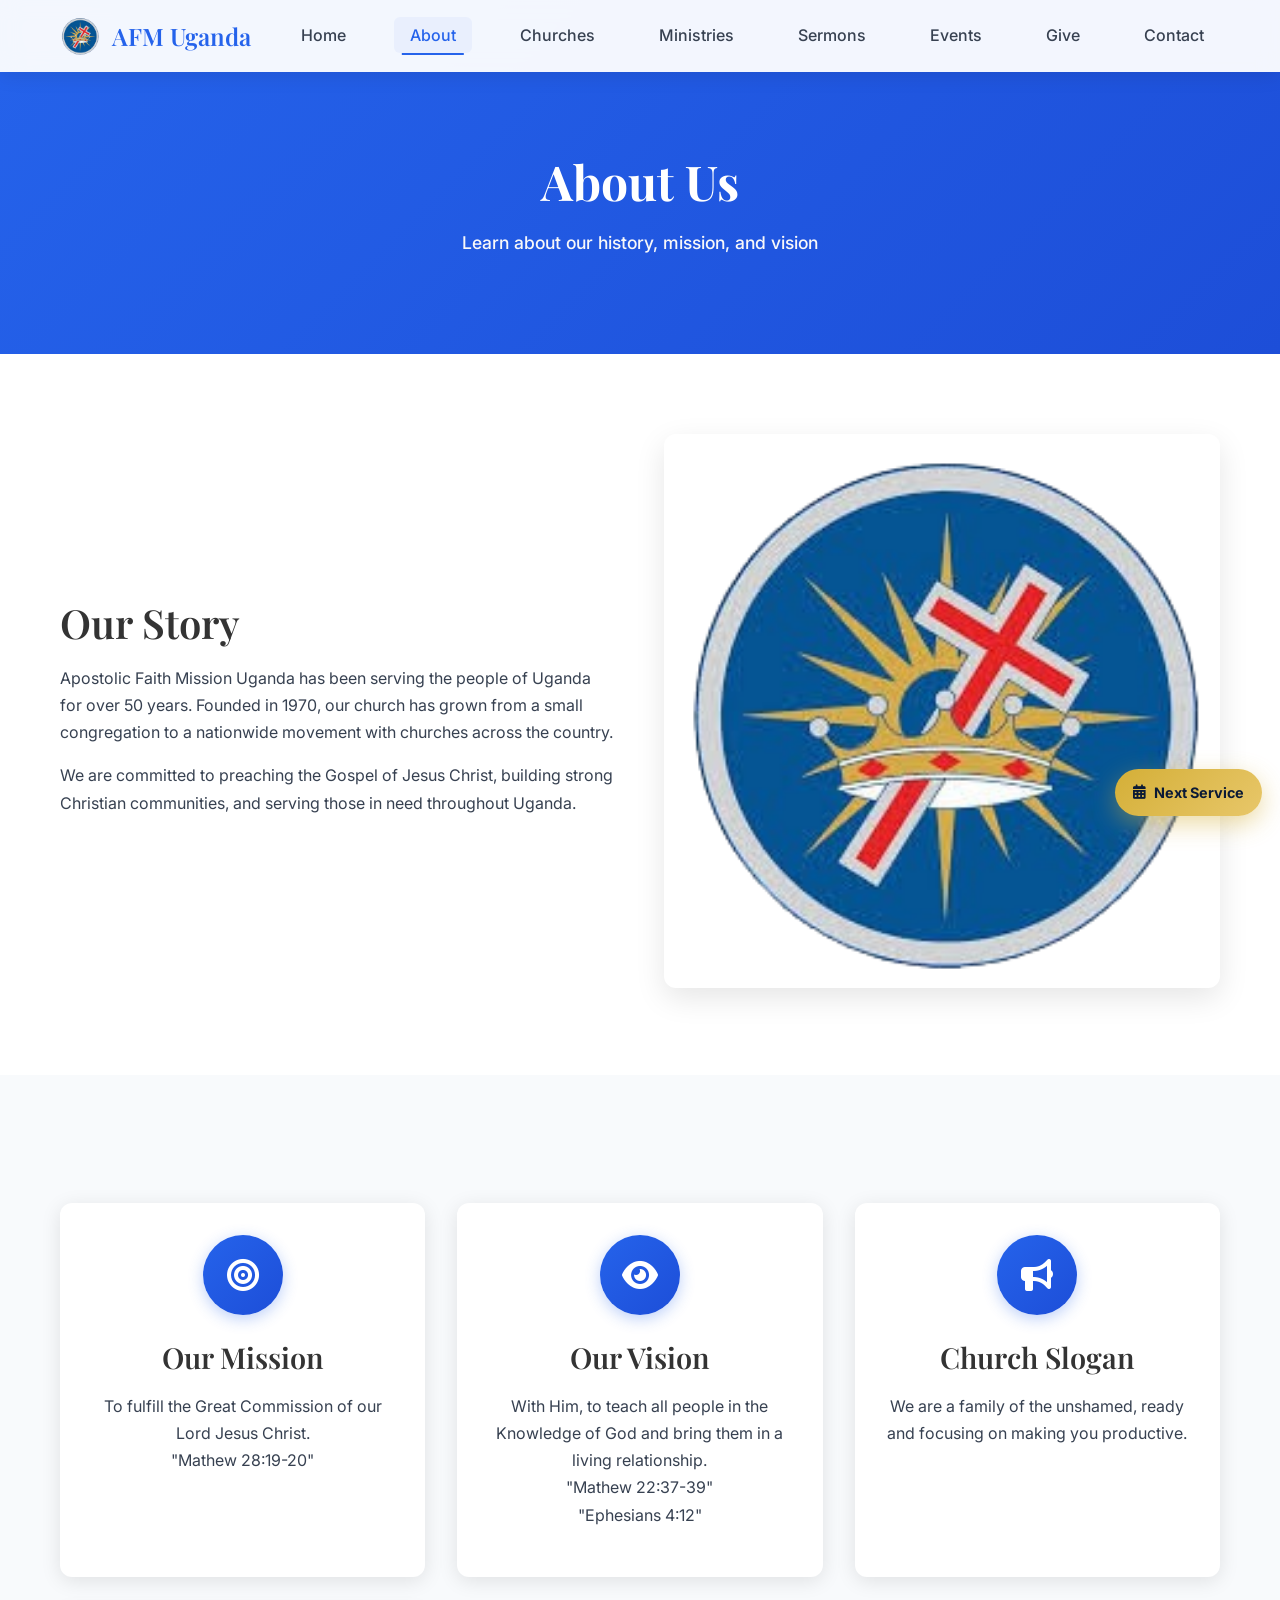
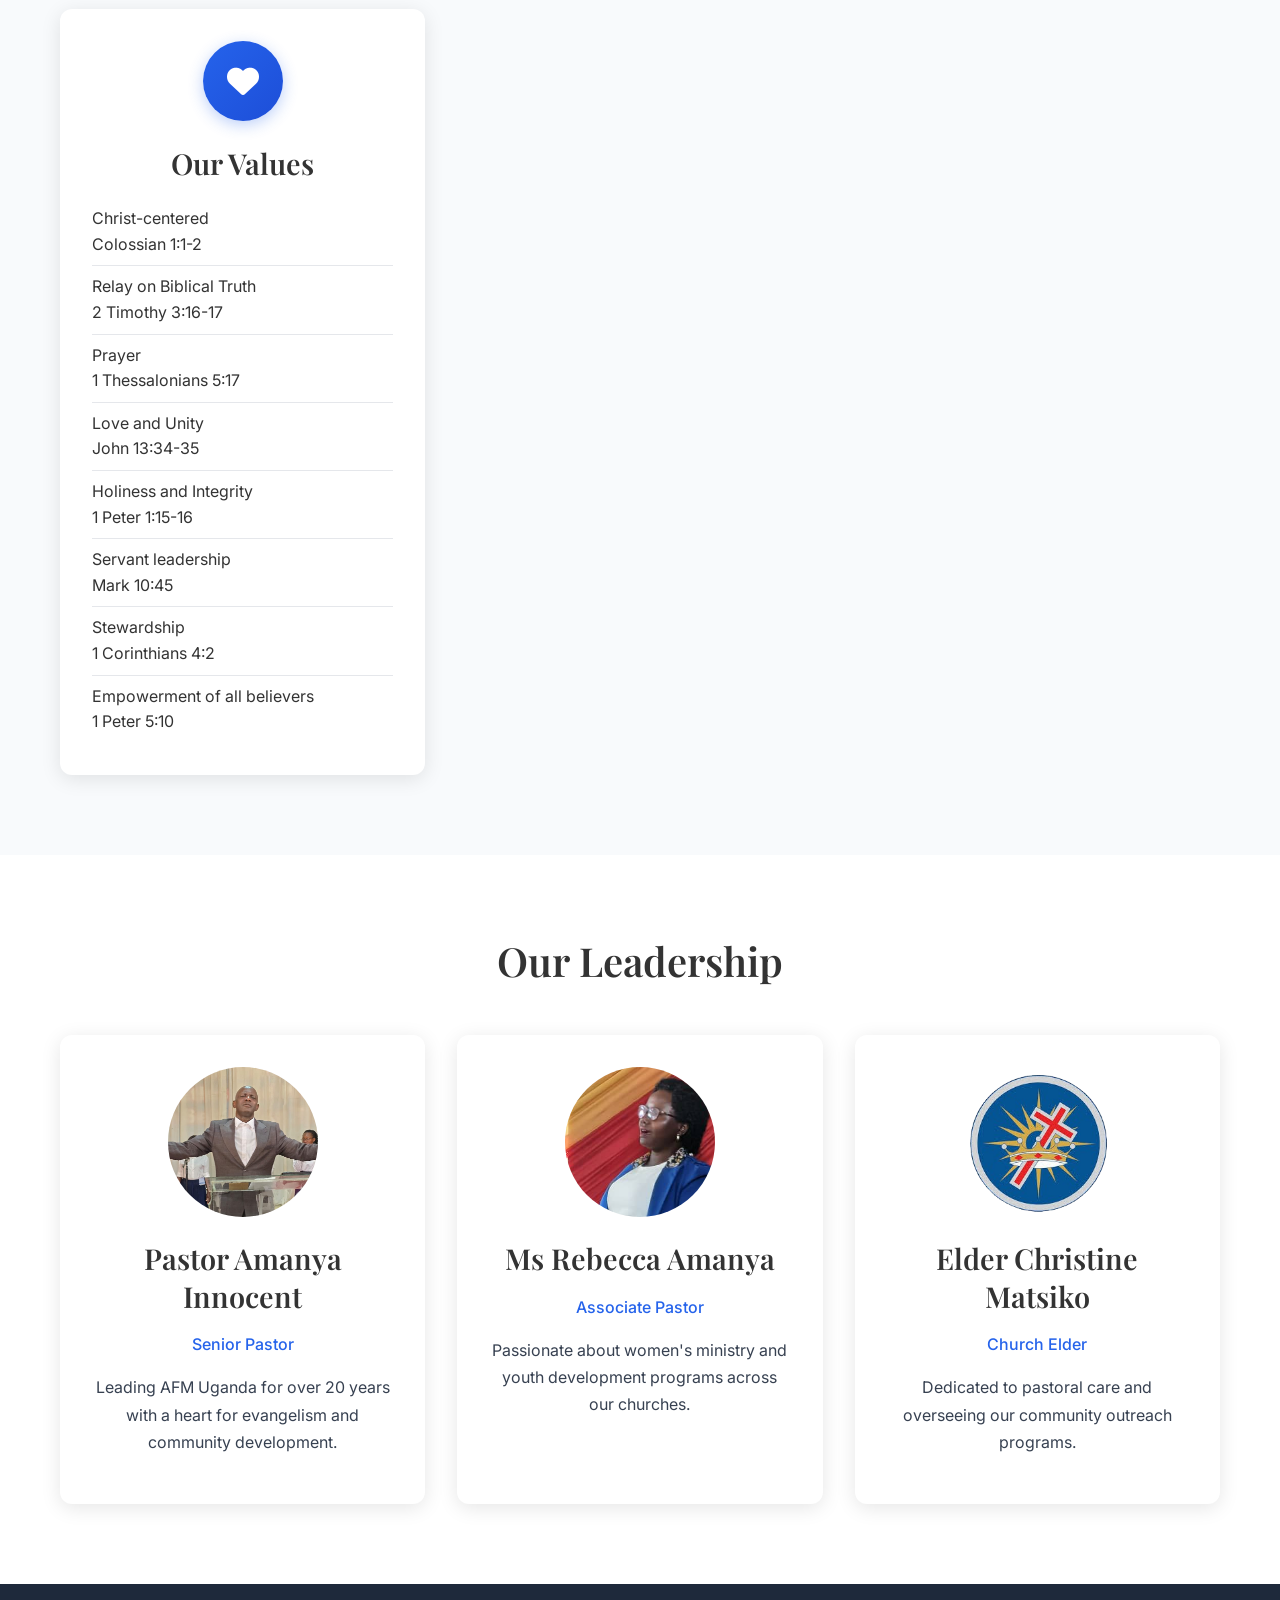
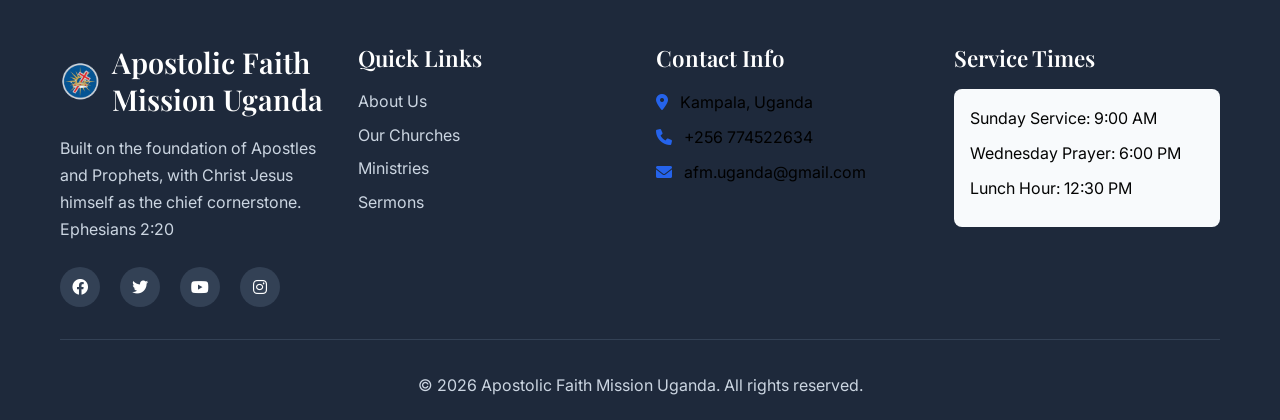
==== commit b0ee69b3: "Accesstoken" ====
--- a/about.html
+++ b/about.html
@@ -198,7 +198,8 @@
             </div>
             <p class="footer-p">
               Built on the foundation of Apostles and Prophets, with Christ
-              Jesus himself as the chief cornerstone.- Ephesians 2:20
+              Jesus himself as the chief cornerstone. <br />
+              Ephesians 2:20
             </p>
             <div class="social-links">
               <a
@@ -225,9 +226,7 @@
             <h4>Contact Info</h4>
             <div class="contact-info">
               <p><i class="fas fa-map-marker-alt"></i> Kampala, Uganda</p>
-              <p>
-                <i class="fas fa-phone"></i> +256 774522634 / +256 756487200
-              </p>
+              <p><i class="fas fa-phone"></i> +256 774522634</p>
               <p><i class="fas fa-envelope"></i> afm.uganda@gmail.com</p>
             </div>
           </div>
@@ -248,7 +247,7 @@
         </div>
       </div>
     </footer>
-    
+
     <script>
       document.getElementById("year").textContent = new Date().getFullYear();
     </script>
--- a/css/style.css
+++ b/css/style.css
@@ -231,6 +231,79 @@
 .nav-menu a.active {
   color: #2563eb;
   background: rgba(37, 99, 235, 0.05);
+}
+
+/* Hamburger */
+.hamburger {
+  display: none;
+  flex-direction: column;
+  cursor: pointer;
+  gap: 5px;
+}
+
+.hamburger span {
+  display: block;
+  width: 25px;
+  height: 3px;
+  background: #374151;
+  border-radius: 3px;
+  transition: all 0.3s ease;
+}
+
+.hamburger.active span:nth-child(1) {
+  transform: translateY(8px) rotate(45deg);
+}
+
+.hamburger.active span:nth-child(2) {
+  opacity: 0;
+}
+
+.hamburger.active span:nth-child(3) {
+  transform: translateY(-8px) rotate(-45deg);
+}
+
+/* Mobile */
+@media (max-width: 968px) {
+  .hamburger {
+    display: flex;
+  }
+
+  .nav-menu {
+    position: fixed;
+    top: 70px;
+    left: 0;
+    width: 100%;
+    background: rgba(255, 255, 255, 0.98);
+    flex-direction: column;
+    align-items: center;
+    gap: 0;
+    padding: 0;
+    max-height: 0;
+    overflow-y: auto;
+    transition: max-height 0.3s ease, padding 0.3s ease;
+    box-shadow: 0 10px 20px rgba(0, 0, 0, 0.1);
+  }
+
+  .nav-menu.active {
+    max-height: 250px;
+    padding: 0.5rem 0;
+  }
+
+  .nav-menu li {
+    width: 100%;
+    text-align: center;
+  }
+
+  .nav-menu a {
+    display: block;
+    padding: 0.85rem 1rem;
+    border-radius: 0;
+    border-bottom: 1px solid rgba(0, 0, 0, 0.05);
+  }
+
+  .nav-menu a::after {
+    display: none;
+  }
 }
 
 .hamburger {
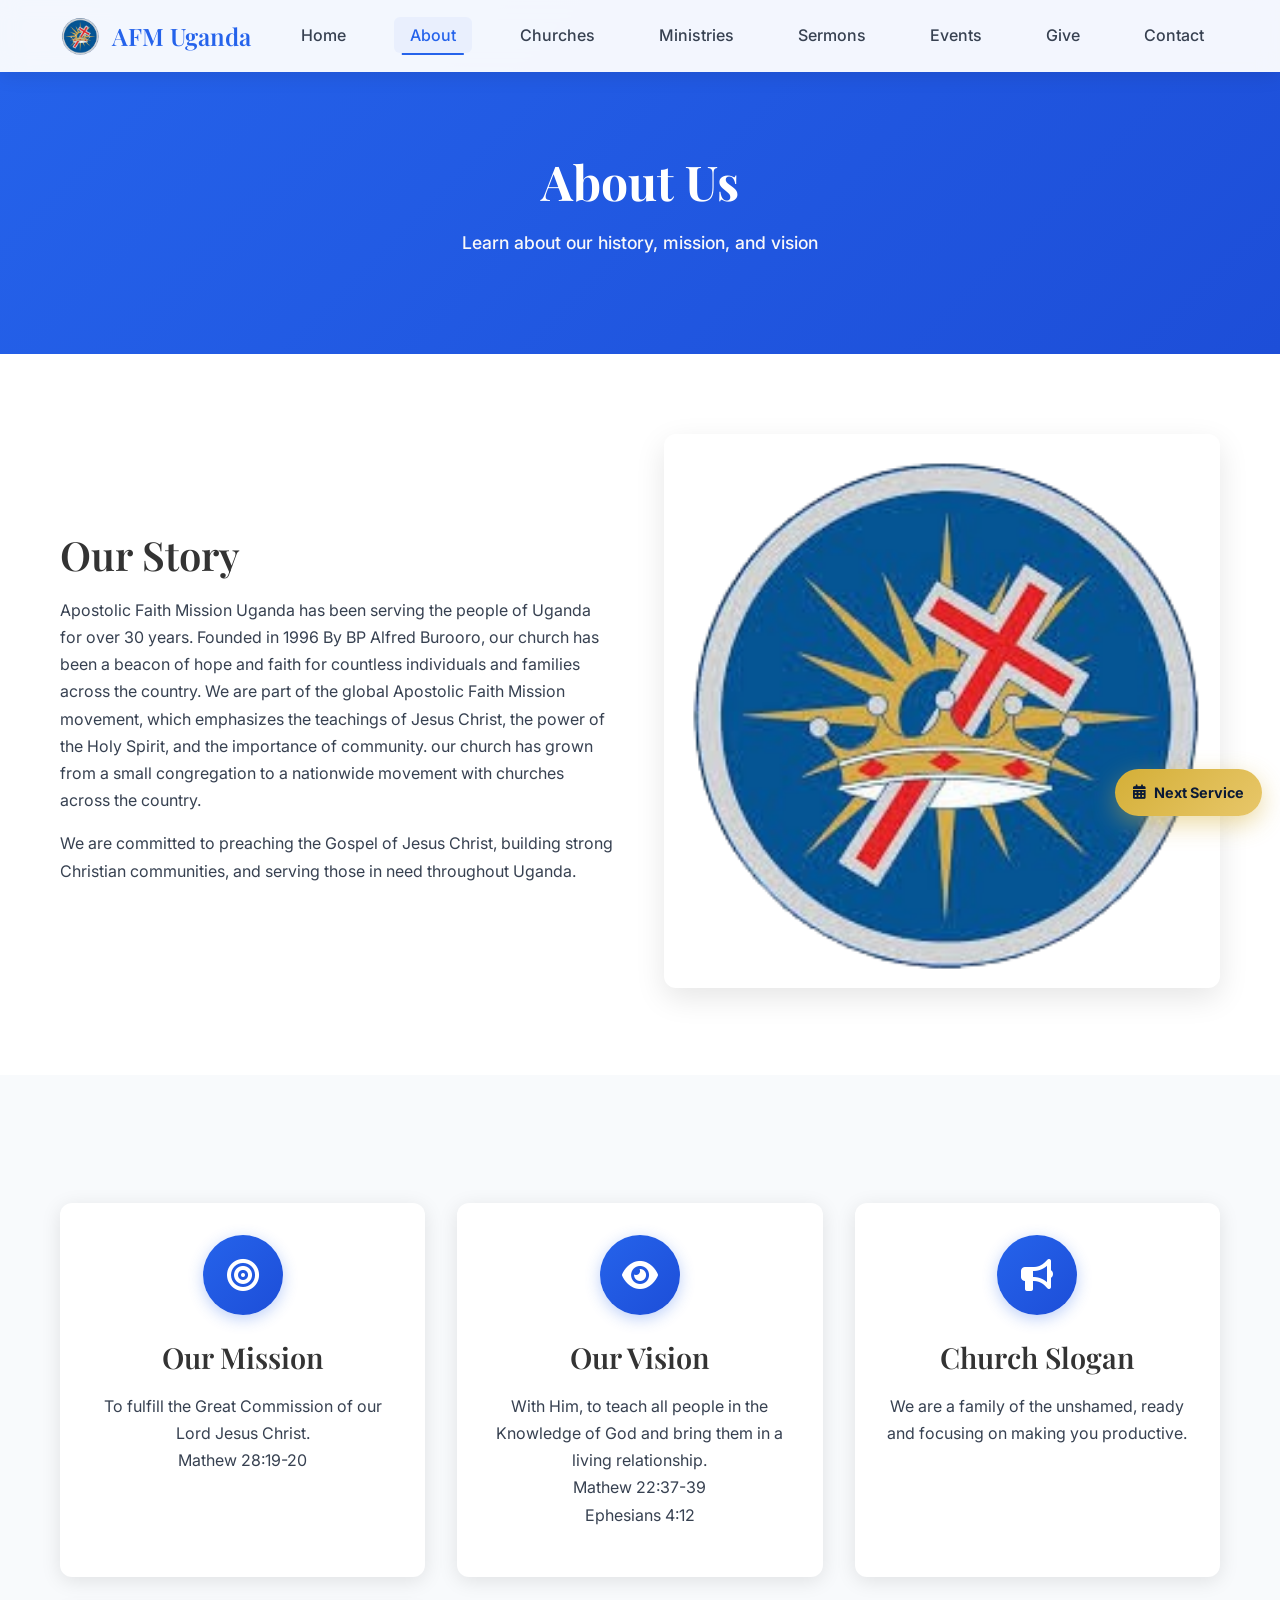
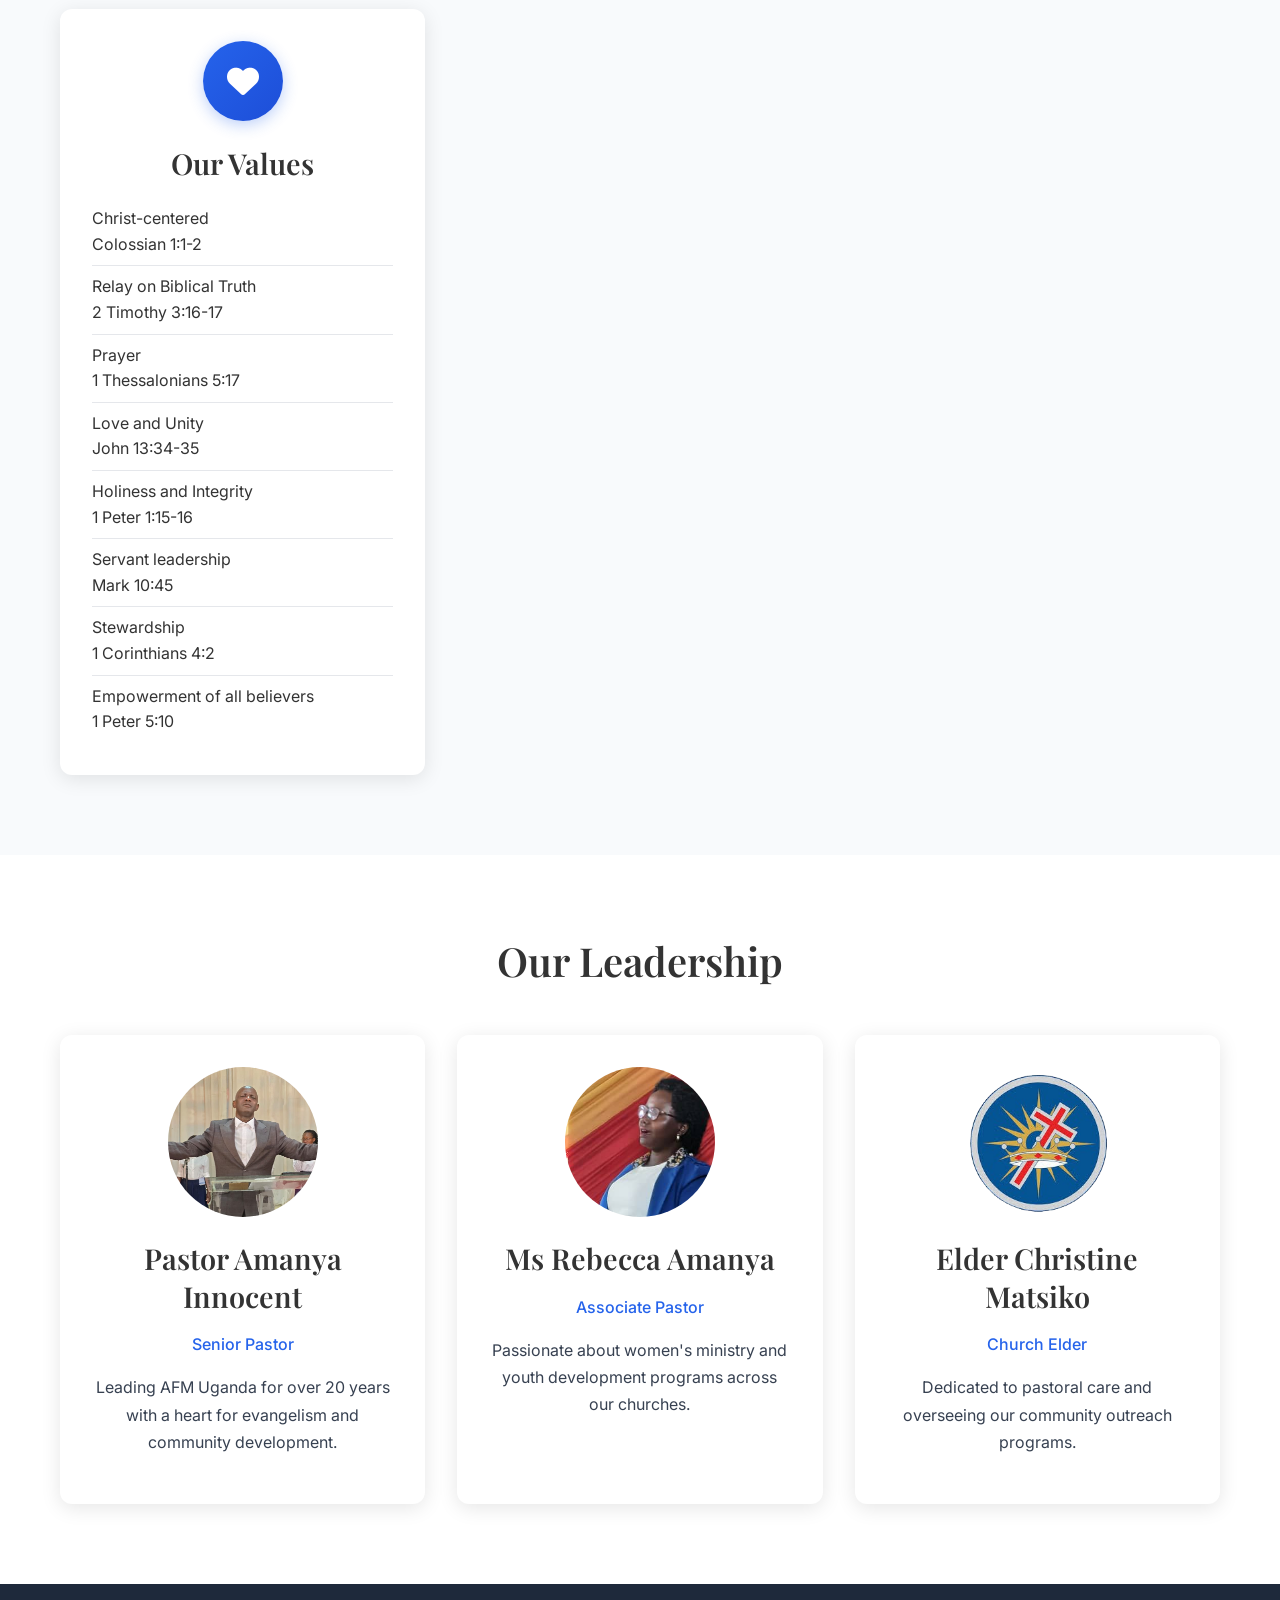
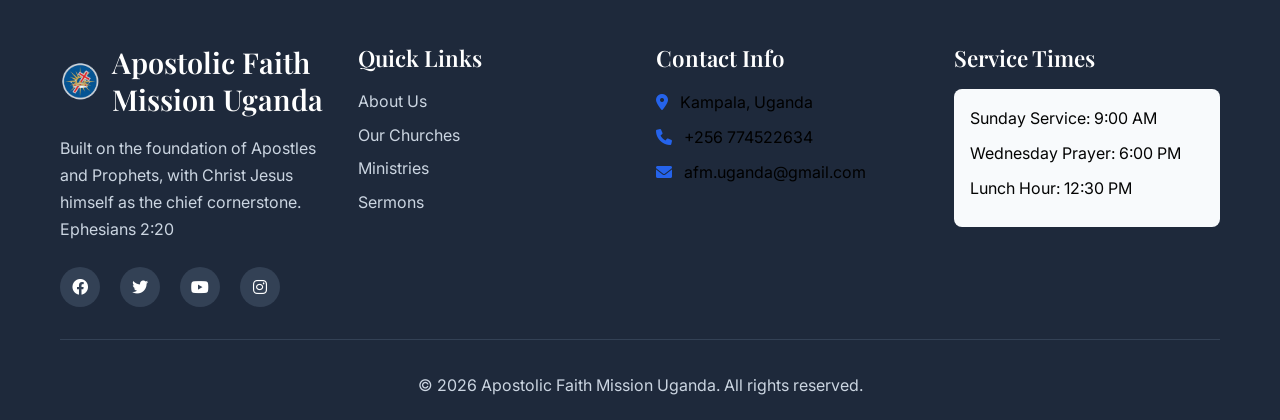
==== commit 36898043: "SLideradded" ====
--- a/about.html
+++ b/about.html
@@ -60,7 +60,7 @@
     </nav>
 
     <!-- Page Header -->
-    <section class="page-header">
+    <section class="page-header ">
       <div class="container">
         <h1>About Us</h1>
         <p>Learn about our history, mission, and vision</p>
@@ -75,9 +75,14 @@
             <h2>Our Story</h2>
             <p>
               Apostolic Faith Mission Uganda has been serving the people of
-              Uganda for over 50 years. Founded in 1970, our church has grown
-              from a small congregation to a nationwide movement with churches
-              across the country.
+              Uganda for over 30 years. Founded in 1996 By BP Alfred Burooro,
+              our church has been a beacon of hope and faith for countless
+              individuals and families across the country. We are part of the
+              global Apostolic Faith Mission movement, which emphasizes the
+              teachings of Jesus Christ, the power of the Holy Spirit, and the
+              importance of community. our church has grown from a small
+              congregation to a nationwide movement with churches across the
+              country.
             </p>
             <p>
               We are committed to preaching the Gospel of Jesus Christ, building
@@ -86,7 +91,7 @@
             </p>
           </div>
           <div class="about-image">
-            <img src="/images/afm-logo.png" alt="Church Building" />
+            <img src="images/afm-logo.png" alt="Church Building" />
           </div>
         </div>
       </div>
@@ -103,7 +108,7 @@
             <h3>Our Mission</h3>
             <p>
               To fulfill the Great Commission of our Lord Jesus Christ. <br />
-              "Mathew 28:19-20"
+              Mathew 28:19-20
             </p>
           </div>
           <div class="mvv-card">
@@ -114,8 +119,8 @@
             <p>
               With Him, to teach all people in the Knowledge of God and bring
               them in a living relationship.<br />
-              "Mathew 22:37-39"<br />
-              "Ephesians 4:12"
+              Mathew 22:37-39<br />
+              Ephesians 4:12
             </p>
           </div>
           <div class="mvv-card">
--- a/css/style.css
+++ b/css/style.css
@@ -280,7 +280,9 @@
     padding: 0;
     max-height: 0;
     overflow-y: auto;
-    transition: max-height 0.3s ease, padding 0.3s ease;
+    transition:
+      max-height 0.3s ease,
+      padding 0.3s ease;
     box-shadow: 0 10px 20px rgba(0, 0, 0, 0.1);
   }
 
@@ -303,6 +305,45 @@
 
   .nav-menu a::after {
     display: none;
+  }
+
+  .hero {
+    flex-direction: column;
+    padding: 100px 20px 60px;
+    min-height: auto;
+  }
+
+  .hero-content {
+    max-width: 100%;
+    text-align: center;
+    margin-bottom: 2rem;
+  }
+
+  .hero-content h1 {
+    font-size: 2rem;
+  }
+
+  .hero-content p {
+    font-size: 1rem;
+  }
+
+  /* Image slider fix */
+  .hero-image {
+    width: 100%;
+  }
+
+  .hero-image .hero-slider {
+    min-height: 240px;
+    border-radius: 10px;
+  }
+  
+
+  .hero-slider .hero-slides {
+    width: 100%;
+    height: 100%;
+    height: 240px;
+    object-fit: cover; /* fills the box, crops edges slightly */
+    object-position: center; /* centers the focal point */
   }
 }
 
@@ -366,6 +407,65 @@
   flex-wrap: wrap;
   justify-content: center;
 }
+/* === HERO IMAGE SLIDER === */
+.hero-image .hero-slider {
+  position: relative;
+  width: 100%;
+  height: 100%;
+  min-height: 360px;
+  border-radius: 16px;
+  overflow: hidden;
+  box-shadow: 0 20px 50px rgba(11, 26, 53, 0.25);
+}
+.hero-slider .hero-slides {
+  position: relative;
+  width: 100%;
+  height: 100%;
+  min-height: inherit;
+}
+.hero-slider .hero-slide {
+  position: absolute;
+  inset: 0;
+  width: 100%;
+  height: 100%;
+  object-fit: cover;
+  opacity: 0;
+  transform: scale(1.04);
+  transition:
+    opacity 1s ease-in-out,
+    transform 6s ease-out;
+}
+.hero-slider .hero-slide.active {
+  opacity: 1;
+  transform: scale(1);
+  z-index: 1;
+}
+.hero-slider-dots {
+  position: absolute;
+  left: 0;
+  right: 0;
+  bottom: 14px;
+  display: flex;
+  justify-content: center;
+  gap: 8px;
+  z-index: 2;
+}
+.hero-slider-dots button {
+  width: 10px;
+  height: 10px;
+  border-radius: 50%;
+  border: none;
+  padding: 0;
+  background: rgba(255, 255, 255, 0.55);
+  cursor: pointer;
+  transition:
+    background 0.3s ease,
+    transform 0.3s ease;
+}
+.hero-slider-dots button.active {
+  background: #d4af37;
+  transform: scale(1.25);
+}
 
 .hero-image {
   flex: 1;
@@ -378,7 +478,10 @@
   border-radius: 12px;
   box-shadow: 0 20px 40px rgba(0, 0, 0, 0.1);
 
-  transition: transform 0.3s ease, filter 0.3s ease, box-shadow 0.3s ease;
+  transition:
+    transform 0.3s ease,
+    filter 0.3s ease,
+    box-shadow 0.3s ease;
   cursor: pointer;
 }
 
@@ -1631,7 +1734,10 @@
   justify-content: center;
   margin-right: 1rem;
 
-  transition: transform 0.3s ease, box-shadow 0.3s ease, filter 0.3s ease;
+  transition:
+    transform 0.3s ease,
+    box-shadow 0.3s ease,
+    filter 0.3s ease;
   cursor: pointer;
 }
 
@@ -1656,7 +1762,7 @@
   margin-bottom: 0;
 }
 .contact-text a {
-  color: inherit;        /* keeps your existing text color */
+  color: inherit; /* keeps your existing text color */
   text-decoration: none; /* removes underline */
   cursor: pointer;
 }
@@ -2497,8 +2603,14 @@
   animation: slideDownBar 0.4s ease;
 }
 @keyframes slideDownBar {
-  from { transform: translateY(-100%); opacity: 0; }
-  to { transform: translateY(0); opacity: 1; }
+  from {
+    transform: translateY(-100%);
+    opacity: 0;
+  }
+  to {
+    transform: translateY(0);
+    opacity: 1;
+  }
 }
 .announcement-inner {
   max-width: 1200px;
@@ -2508,7 +2620,9 @@
   text-align: center;
   font-size: 0.95rem;
 }
-.announcement-text { color: #f5e9c6; }
+.announcement-text {
+  color: #f5e9c6;
+}
 .announcement-text a {
   color: var(--afm-gold);
   font-weight: 700;
@@ -2517,7 +2631,9 @@
   border-bottom: 1px solid transparent;
   transition: border-color 0.2s ease;
 }
-.announcement-text a:hover { border-bottom-color: var(--afm-gold); }
+.announcement-text a:hover {
+  border-bottom-color: var(--afm-gold);
+}
 .announcement-close {
   position: absolute;
   right: 12px;
@@ -2533,8 +2649,12 @@
   border-radius: 4px;
   transition: background 0.2s ease;
 }
-.announcement-close:hover { background: rgba(255,255,255,0.1); }
-body.has-announcement { padding-top: 44px; }
+.announcement-close:hover {
+  background: rgba(255, 255, 255, 0.1);
+}
+body.has-announcement {
+  padding-top: 44px;
+}
 
 /* Live section (sermons page) */
 .live-section {
@@ -2561,14 +2681,25 @@
   background: #000;
   border-radius: 14px;
   overflow: hidden;
-  box-shadow: 0 0 0 1px rgba(212, 175, 55, 0.4),
+  box-shadow:
+    0 0 0 1px rgba(212, 175, 55, 0.4),
     0 10px 40px rgba(212, 175, 55, 0.25),
     0 0 60px rgba(212, 175, 55, 0.15);
   animation: glowGold 3s ease-in-out infinite alternate;
 }
 @keyframes glowGold {
-  from { box-shadow: 0 0 0 1px rgba(212,175,55,0.4), 0 10px 40px rgba(212,175,55,0.2), 0 0 50px rgba(212,175,55,0.1); }
-  to   { box-shadow: 0 0 0 1px rgba(212,175,55,0.6), 0 14px 50px rgba(212,175,55,0.35), 0 0 80px rgba(212,175,55,0.25); }
+  from {
+    box-shadow:
+      0 0 0 1px rgba(212, 175, 55, 0.4),
+      0 10px 40px rgba(212, 175, 55, 0.2),
+      0 0 50px rgba(212, 175, 55, 0.1);
+  }
+  to {
+    box-shadow:
+      0 0 0 1px rgba(212, 175, 55, 0.6),
+      0 14px 50px rgba(212, 175, 55, 0.35),
+      0 0 80px rgba(212, 175, 55, 0.25);
+  }
 }
 .live-video-ratio {
   position: relative;
@@ -2607,8 +2738,17 @@
   animation: livePulse 1.2s ease-in-out infinite;
 }
 @keyframes livePulse {
-  0%, 100% { opacity: 1; transform: scale(1); box-shadow: 0 0 0 0 rgba(255,255,255,0.7); }
-  50% { opacity: 0.6; transform: scale(1.3); box-shadow: 0 0 0 6px rgba(255,255,255,0); }
+  0%,
+  100% {
+    opacity: 1;
+    transform: scale(1);
+    box-shadow: 0 0 0 0 rgba(255, 255, 255, 0.7);
+  }
+  50% {
+    opacity: 0.6;
+    transform: scale(1.3);
+    box-shadow: 0 0 0 6px rgba(255, 255, 255, 0);
+  }
 }
 .live-meta {
   text-align: center;
@@ -2667,7 +2807,9 @@
   color: #6b7280;
   margin-bottom: 1.5rem;
 }
-.live-offline-sub strong { color: var(--afm-navy); }
+.live-offline-sub strong {
+  color: var(--afm-navy);
+}
 .countdown {
   display: grid;
   grid-template-columns: repeat(4, 1fr);
@@ -2698,7 +2840,9 @@
   letter-spacing: 1.5px;
   color: #cbd5e1;
 }
-.live-scroll-btn { margin-top: 0.5rem; }
+.live-scroll-btn {
+  margin-top: 0.5rem;
+}
 
 /* Sermon search */
 .sermon-search-wrapper {
@@ -2721,7 +2865,9 @@
   background: #fff;
   font-family: inherit;
   font-size: 0.95rem;
-  transition: border-color 0.2s ease, box-shadow 0.2s ease;
+  transition:
+    border-color 0.2s ease,
+    box-shadow 0.2s ease;
 }
 #sermonSearch:focus {
   outline: none;
@@ -2731,7 +2877,9 @@
 
 /* Sermon card fade/slide on filter+search */
 .sermon-card {
-  transition: opacity 0.35s ease, transform 0.35s ease;
+  transition:
+    opacity 0.35s ease,
+    transform 0.35s ease;
 }
 .sermon-card-hidden {
   opacity: 0;
@@ -2768,7 +2916,9 @@
   border-radius: 999px;
   margin: 4px 0 8px;
 }
-.event-countdown:empty { display: none; }
+.event-countdown:empty {
+  display: none;
+}
 .event-countdown-live {
   background: #dc2626;
   color: #fff;
@@ -2792,7 +2942,10 @@
   color: var(--afm-navy);
   background: linear-gradient(135deg, var(--afm-gold), var(--afm-gold-soft));
   box-shadow: 0 8px 24px rgba(212, 175, 55, 0.45);
-  transition: transform 0.25s ease, opacity 0.25s ease, box-shadow 0.25s ease;
+  transition:
+    transform 0.25s ease,
+    opacity 0.25s ease,
+    box-shadow 0.25s ease;
 }
 .sticky-live-btn:hover {
   transform: translateY(-3px);
@@ -2818,7 +2971,11 @@
 
 /* Back-to-top gold accent override */
 .back-to-top {
-  background: linear-gradient(135deg, var(--afm-gold), var(--afm-gold-soft)) !important;
+  background: linear-gradient(
+    135deg,
+    var(--afm-gold),
+    var(--afm-gold-soft)
+  ) !important;
   color: var(--afm-navy) !important;
   box-shadow: 0 8px 24px rgba(212, 175, 55, 0.4) !important;
 }
@@ -2829,10 +2986,27 @@
 
 /* Mobile tuning */
 @media (max-width: 640px) {
-  .announcement-inner { font-size: 0.85rem; padding-right: 40px; }
-  body.has-announcement { padding-top: 56px; }
-  .countdown-value { font-size: 1.4rem; }
-  .countdown-label { font-size: 0.6rem; letter-spacing: 1px; }
-  .live-heading { font-size: 1.75rem; }
-  .sticky-live-btn { right: 12px; bottom: 76px; padding: 10px 14px; font-size: 0.82rem; }
-}
+  .announcement-inner {
+    font-size: 0.85rem;
+    padding-right: 40px;
+  }
+  body.has-announcement {
+    padding-top: 56px;
+  }
+  .countdown-value {
+    font-size: 1.4rem;
+  }
+  .countdown-label {
+    font-size: 0.6rem;
+    letter-spacing: 1px;
+  }
+  .live-heading {
+    font-size: 1.75rem;
+  }
+  .sticky-live-btn {
+    right: 12px;
+    bottom: 76px;
+    padding: 10px 14px;
+    font-size: 0.82rem;
+  }
+}
